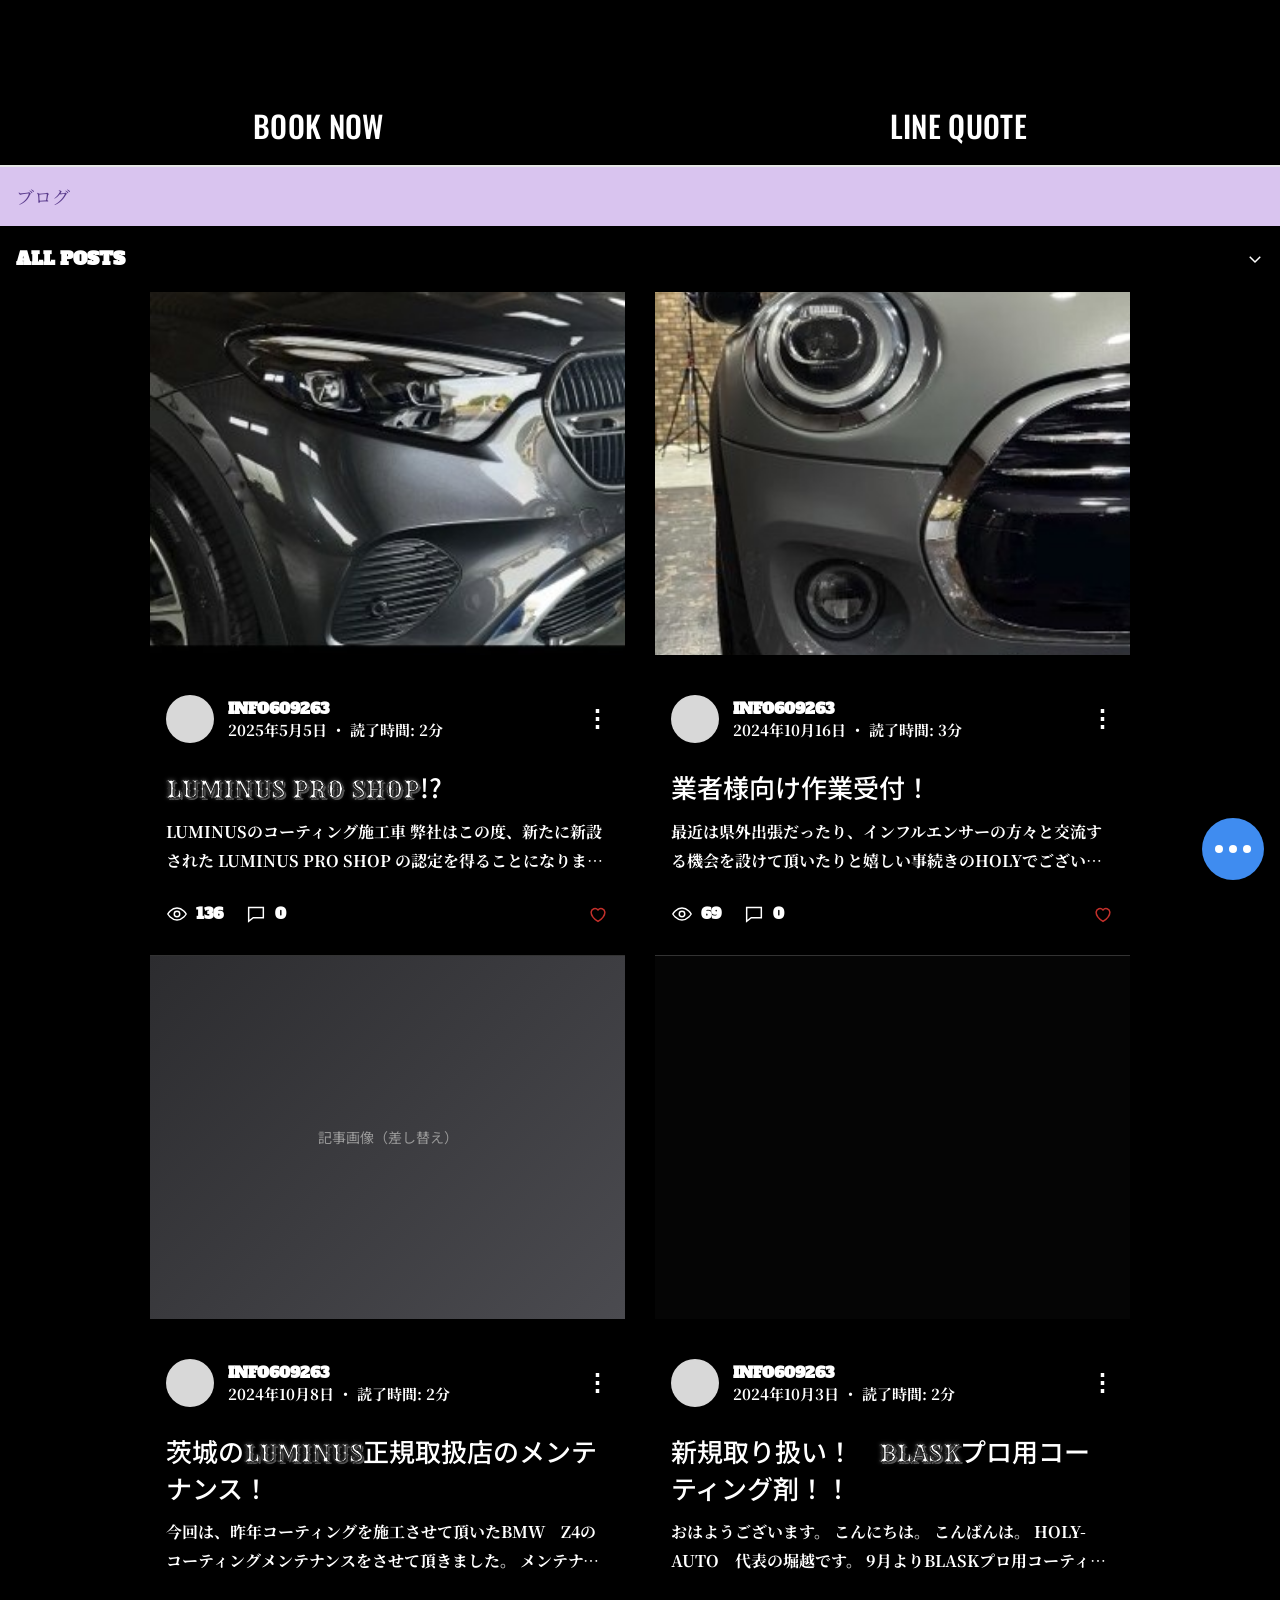
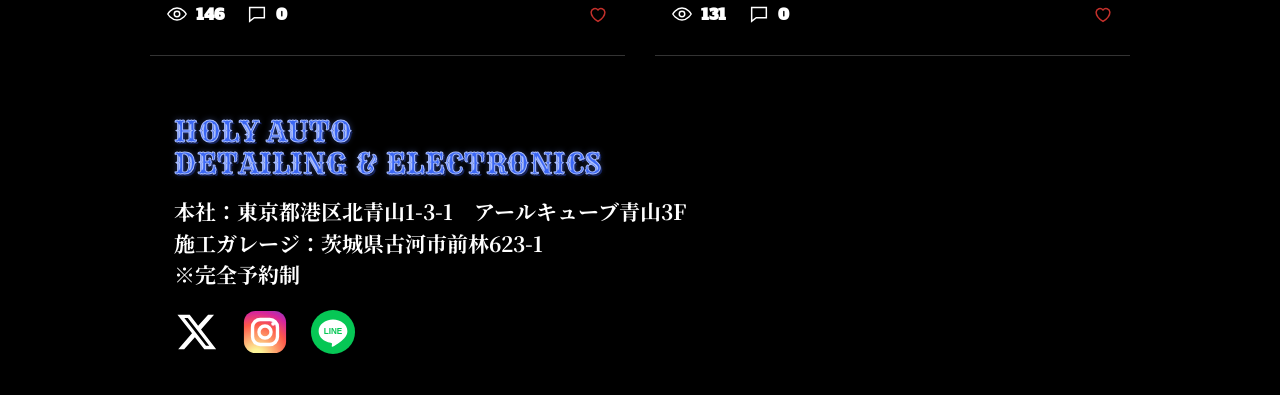
==== blog.html @ a0be0c39 "WixサイトをHTML/CSSで再現（ホーム・コーティング・電装・取扱ブランド・ブログ） スクリーンショットをもとに5ページを静的サイトとして再現。 外部リンクは assets/js/main.js " ====
<!doctype html>
<html lang="ja">
<head>
<meta charset="utf-8">
<meta name="viewport" content="width=device-width, initial-scale=1">
<title>ブログ | HOLY AUTO</title>
<meta name="description" content="HOLY AUTOの施工事例・お知らせブログ。LUMINUS PRO SHOP認定、BLASKプロ用コーティング剤の取扱開始、業者様向け作業受付など。">
<link rel="preconnect" href="https://fonts.googleapis.com">
<link rel="preconnect" href="https://fonts.gstatic.com" crossorigin>
<link href="https://fonts.googleapis.com/css2?family=Alfa+Slab+One&family=EB+Garamond:wght@400;500&family=Noto+Sans+JP:wght@400;500;700&family=Noto+Serif+JP:wght@400;700&family=Oswald:wght@400;500&family=Rye&display=swap" rel="stylesheet">
<link rel="stylesheet" href="assets/css/style.css">
</head>
<body>
<header class="site-header">
  <div class="site-header__top">
    <button class="hamburger" type="button" aria-label="メニューを開く" aria-expanded="false" aria-controls="drawer"><span></span><span></span><span></span></button>
  </div>
  <div class="site-header__cta">
    <a href="#" data-link="book">BOOK NOW</a>
    <a href="#" data-link="line">LINE QUOTE</a>
  </div>
</header>
<nav class="drawer" id="drawer" aria-hidden="true" aria-label="サイトメニュー">
  <button class="drawer__close" type="button" aria-label="メニューを閉じる">&times;</button>
    <a href="index.html">ホーム</a>
    <a href="coating.html">コーティング</a>
    <a href="electronics.html">電装・カスタム</a>
    <a href="brands.html">取扱ブランド</a>
    <a href="blog.html" aria-current="page">ブログ</a>
</nav>
<main>
<div class="blog-bar">ブログ</div>
<div class="blog-filter">All Posts <svg viewBox="0 0 24 24" fill="none" stroke="#fff" stroke-width="2" aria-hidden="true"><path d="m5 9 7 7 7-7"/></svg></div>
<div class="blog-list">
<article class="post">
  <img class="post__img" src="assets/img/blog-luminus.jpg" alt="LUMINUSコーティング施工車">
  <div class="post__body">
    <div class="post__meta"><span class="post__avatar"></span><div>INFO609263<br><span class="date">2025年5月5日 ・ 読了時間: 2分</span></div><span class="post__more" aria-hidden="true">⋮</span></div>
    <h2 class="post__title"><a href="#"><span class="western western--white">LUMINUS PRO SHOP</span>!?</a></h2>
    <p class="post__excerpt">LUMINUSのコーティング施工車 弊社はこの度、新たに新設された LUMINUS PRO SHOP の認定を得ることになりました！…</p>
    <div class="post__stats"><span><svg viewBox="0 0 24 24" fill="none" stroke="currentColor" stroke-width="1.6" aria-hidden="true"><path d="M2 12s3.6-6.5 10-6.5S22 12 22 12s-3.6 6.5-10 6.5S2 12 2 12Z"/><circle cx="12" cy="12" r="3"/></svg>136</span><span><svg viewBox="0 0 24 24" fill="none" stroke="currentColor" stroke-width="1.6" aria-hidden="true"><path d="M4 5h16v11H9l-5 4V5Z"/></svg>0</span><span class="heart"><svg viewBox="0 0 24 24" fill="none" stroke="currentColor" stroke-width="1.6" aria-hidden="true"><path d="M12 20s-7.5-4.6-7.5-10A4.3 4.3 0 0 1 12 7.6 4.3 4.3 0 0 1 19.5 10c0 5.4-7.5 10-7.5 10Z"/></svg></span></div>
  </div>
</article>
<article class="post">
  <img class="post__img" src="assets/img/blog-gyosha.jpg" alt="MINI フロント">
  <div class="post__body">
    <div class="post__meta"><span class="post__avatar"></span><div>INFO609263<br><span class="date">2024年10月16日 ・ 読了時間: 3分</span></div><span class="post__more" aria-hidden="true">⋮</span></div>
    <h2 class="post__title"><a href="#">業者様向け作業受付！</a></h2>
    <p class="post__excerpt">最近は県外出張だったり、インフルエンサーの方々と交流する機会を設けて頂いたりと嬉しい事続きのHOLYでございます！ 当店で…</p>
    <div class="post__stats"><span><svg viewBox="0 0 24 24" fill="none" stroke="currentColor" stroke-width="1.6" aria-hidden="true"><path d="M2 12s3.6-6.5 10-6.5S22 12 22 12s-3.6 6.5-10 6.5S2 12 2 12Z"/><circle cx="12" cy="12" r="3"/></svg>69</span><span><svg viewBox="0 0 24 24" fill="none" stroke="currentColor" stroke-width="1.6" aria-hidden="true"><path d="M4 5h16v11H9l-5 4V5Z"/></svg>0</span><span class="heart"><svg viewBox="0 0 24 24" fill="none" stroke="currentColor" stroke-width="1.6" aria-hidden="true"><path d="M12 20s-7.5-4.6-7.5-10A4.3 4.3 0 0 1 12 7.6 4.3 4.3 0 0 1 19.5 10c0 5.4-7.5 10-7.5 10Z"/></svg></span></div>
  </div>
</article>
<article class="post">
  <div class="post__img post__img--placeholder">記事画像（差し替え）</div>
  <div class="post__body">
    <div class="post__meta"><span class="post__avatar"></span><div>INFO609263<br><span class="date">2024年10月8日 ・ 読了時間: 2分</span></div><span class="post__more" aria-hidden="true">⋮</span></div>
    <h2 class="post__title"><a href="#">茨城の<span class="western western--white">LUMINUS</span>正規取扱店のメンテナンス！</a></h2>
    <p class="post__excerpt">今回は、昨年コーティングを施工させて頂いたBMW　Z4のコーティングメンテナンスをさせて頂きました。 メンテナンス実施前…</p>
    <div class="post__stats"><span><svg viewBox="0 0 24 24" fill="none" stroke="currentColor" stroke-width="1.6" aria-hidden="true"><path d="M2 12s3.6-6.5 10-6.5S22 12 22 12s-3.6 6.5-10 6.5S2 12 2 12Z"/><circle cx="12" cy="12" r="3"/></svg>146</span><span><svg viewBox="0 0 24 24" fill="none" stroke="currentColor" stroke-width="1.6" aria-hidden="true"><path d="M4 5h16v11H9l-5 4V5Z"/></svg>0</span><span class="heart"><svg viewBox="0 0 24 24" fill="none" stroke="currentColor" stroke-width="1.6" aria-hidden="true"><path d="M12 20s-7.5-4.6-7.5-10A4.3 4.3 0 0 1 12 7.6 4.3 4.3 0 0 1 19.5 10c0 5.4-7.5 10-7.5 10Z"/></svg></span></div>
  </div>
</article>
<article class="post">
  <div class="post__img post__img--dark"></div>
  <div class="post__body">
    <div class="post__meta"><span class="post__avatar"></span><div>INFO609263<br><span class="date">2024年10月3日 ・ 読了時間: 2分</span></div><span class="post__more" aria-hidden="true">⋮</span></div>
    <h2 class="post__title"><a href="#">新規取り扱い！　<span class="western western--white">BLASK</span>プロ用コーティング剤！！</a></h2>
    <p class="post__excerpt">おはようございます。 こんにちは。 こんばんは。 HOLY-AUTO　代表の堀越です。 9月よりBLASKプロ用コーティング剤の取り…</p>
    <div class="post__stats"><span><svg viewBox="0 0 24 24" fill="none" stroke="currentColor" stroke-width="1.6" aria-hidden="true"><path d="M2 12s3.6-6.5 10-6.5S22 12 22 12s-3.6 6.5-10 6.5S2 12 2 12Z"/><circle cx="12" cy="12" r="3"/></svg>131</span><span><svg viewBox="0 0 24 24" fill="none" stroke="currentColor" stroke-width="1.6" aria-hidden="true"><path d="M4 5h16v11H9l-5 4V5Z"/></svg>0</span><span class="heart"><svg viewBox="0 0 24 24" fill="none" stroke="currentColor" stroke-width="1.6" aria-hidden="true"><path d="M12 20s-7.5-4.6-7.5-10A4.3 4.3 0 0 1 12 7.6 4.3 4.3 0 0 1 19.5 10c0 5.4-7.5 10-7.5 10Z"/></svg></span></div>
  </div>
</article>
</div>
</main>
<footer class="site-footer">
 <div class="container">
  <p class="western western--sm site-footer__brand">HOLY AUTO<br>DETAILING &amp; ELECTRONICS</p>
  <address>
    本社：東京都港区北青山1-3-1　アールキューブ青山3F<br>
    施工ガレージ：茨城県古河市前林623-1<br>
    ※完全予約制
  </address>
  <div class="sns">
    <a href="#" data-link="x" aria-label="X"><svg viewBox="0 0 24 24" aria-hidden="true"><path fill="#fff" d="M17.8 3h3.1l-6.8 7.7L22 21h-6.2l-4.9-6.3L5.3 21H2.2l7.2-8.3L1.8 3h6.4l4.4 5.8L17.8 3Zm-1.1 16.2h1.7L7.2 4.7H5.4l11.3 14.5Z"/></svg></a>
    <a href="#" data-link="instagram" aria-label="Instagram"><svg viewBox="0 0 48 48" aria-hidden="true"><defs><radialGradient id="ig" cx="30%" cy="107%" r="150%"><stop offset="0" stop-color="#fdf497"/><stop offset=".1" stop-color="#fdf497"/><stop offset=".5" stop-color="#fd5949"/><stop offset=".7" stop-color="#d6249f"/><stop offset="1" stop-color="#285AEB"/></radialGradient></defs><rect x="2" y="2" width="44" height="44" rx="12" fill="url(#ig)"/><rect x="11" y="11" width="26" height="26" rx="8" fill="none" stroke="#fff" stroke-width="3.5"/><circle cx="24" cy="24" r="6.3" fill="none" stroke="#fff" stroke-width="3.5"/><circle cx="32.5" cy="15.5" r="2" fill="#fff"/></svg></a>
    <a href="#" data-link="line" aria-label="LINE"><svg viewBox="0 0 48 48" aria-hidden="true"><circle cx="24" cy="24" r="23" fill="#06C755"/><path fill="#fff" d="M24 11c-8.3 0-15 5.4-15 12.1 0 6 5.3 11 12.5 12 .5.1 1.1.3 1.3.7.2.4.1.9.1 1.3l-.2 1.3c-.1.4-.3 1.5 1.3.8s8.6-5.1 11.8-8.7c2.2-2.4 3.2-4.8 3.2-7.4C39 16.4 32.3 11 24 11Z"/><text x="24" y="26.5" text-anchor="middle" font-family="Arial, sans-serif" font-weight="700" font-size="8.5" fill="#06C755">LINE</text></svg></a>
  </div>
 </div>
</footer>
<a class="fab" href="#" data-link="line" aria-label="LINEで問い合わせ"><span><i></i><i></i><i></i></span></a>
<script src="assets/js/main.js"></script>
</body>
</html>
---- assets/css/style.css ----
/* =========================================================
   HOLY AUTO — Wix サイト再現用スタイル
   ========================================================= */
:root {
  --black: #000;
  --ink: #1a1a1a;
  --white: #fff;
  --blue: #3b67f5;
  --blue-light: #a9bdff;
  --blue-deep: #16245e;
  --lavender: #dcd2f2;
  --lavender-bar: #d9c4ef;
  --red: #c4302b;
  --mint: #8fd6b4;
  --font-western: "Rye", "Noto Serif JP", serif;
  --font-slab: "Alfa Slab One", "Noto Serif JP", serif;
  --font-condensed: "Oswald", "Noto Sans JP", sans-serif;
  --font-serif-en: "EB Garamond", "Times New Roman", "Noto Serif JP", serif;
  --font-serif-jp: "Noto Serif JP", serif;
  --font-sans-jp: "Noto Sans JP", sans-serif;
  --max: 980px;
}

*, *::before, *::after { box-sizing: border-box; }
html { -webkit-text-size-adjust: 100%; }
body {
  margin: 0;
  background: var(--black);
  color: var(--white);
  font-family: var(--font-serif-jp);
  font-weight: 700;
  line-height: 1.7;
  overflow-x: hidden;
}
img { max-width: 100%; height: auto; display: block; }
a { color: inherit; }
ul { margin: 0; padding-left: 1.4em; }
h1, h2, h3, h4, p { margin: 0; }

.container { width: 100%; max-width: var(--max); margin: 0 auto; padding: 0 24px; }

/* ---------- 見出し（ウエスタン書体・青＋縁取り） ---------- */
.western {
  font-family: var(--font-western);
  font-weight: 400;
  color: var(--blue);
  letter-spacing: .02em;
  line-height: 1.15;
  -webkit-text-stroke: 1px var(--blue-light);
  text-shadow: 2px 2px 0 var(--blue-deep), 0 0 6px rgba(120, 150, 255, .45);
}
.western--white {
  color: var(--white);
  -webkit-text-stroke: 1px #222;
  text-shadow: 2px 2px 0 #555, 0 0 4px rgba(255, 255, 255, .35);
}
.western--xl { font-size: clamp(30px, 8.5vw, 64px); }
.western--lg { font-size: clamp(28px, 7.5vw, 52px); }
.western--md { font-size: clamp(22px, 6vw, 40px); }
.western--sm { font-size: clamp(18px, 4.8vw, 28px); }
.center { text-align: center; }

/* ---------- ヘッダー ---------- */
.site-header { background: var(--black); border-bottom: 2px solid #e6e6e6; position: relative; z-index: 50; }
.site-header__top { height: 128px; display: flex; align-items: center; padding: 0 30px; }
.hamburger {
  width: 40px; height: 32px; padding: 0; border: 0; background: none; cursor: pointer;
  display: flex; flex-direction: column; justify-content: space-between;
}
.hamburger span { display: block; height: 3px; background: var(--white); border-radius: 2px; }
.site-header__cta { display: flex; justify-content: space-around; padding: 4px 0 14px; }
.site-header__cta a {
  font-family: var(--font-condensed); font-weight: 500; font-size: clamp(20px, 5.4vw, 30px);
  text-decoration: none; letter-spacing: .01em;
}

/* ドロワーメニュー */
.drawer {
  position: fixed; inset: 0; background: rgba(0, 0, 0, .96); z-index: 100;
  display: flex; flex-direction: column; justify-content: center; align-items: center; gap: 28px;
  opacity: 0; visibility: hidden; transition: opacity .25s;
}
.drawer.is-open { opacity: 1; visibility: visible; }
.drawer a { font-family: var(--font-serif-jp); font-size: 22px; text-decoration: none; }
.drawer a[aria-current="page"] { color: var(--blue-light); }
.drawer__close {
  position: absolute; top: 40px; left: 30px; font-size: 40px; line-height: 1;
  background: none; border: 0; color: var(--white); cursor: pointer;
}

/* ---------- ボタン ---------- */
.btn-pill {
  display: inline-block; min-width: 230px; padding: 10px 28px; border-radius: 999px;
  background: var(--lavender); color: var(--blue);
  font-family: var(--font-serif-en); font-size: 20px; font-weight: 500; text-decoration: none; text-align: center;
}
.btn-pill + .btn-pill { margin-top: 10px; }
.btn-line {
  display: inline-block; min-width: 230px; padding: 6px 12px 8px; text-align: center;
  font-family: var(--font-condensed); font-weight: 400; font-size: 24px; text-decoration: none;
  color: var(--blue); border-bottom: 2px solid var(--blue);
}
.btn-line--white { color: var(--white); border-bottom-color: #ddd; }
.btn-line--wide { min-width: 300px; }
.btn-box {
  display: inline-block; padding: 8px 18px; background: var(--lavender-bar); color: #111;
  font-family: var(--font-sans-jp); font-weight: 700; font-size: 15px; text-decoration: none;
}

/* ---------- ホーム：ヒーロー ---------- */
.mesh {
  background-color: #48484b;
  background-image:
    linear-gradient(rgba(0, 0, 0, .38) 1px, transparent 1px),
    linear-gradient(90deg, rgba(0, 0, 0, .38) 1px, transparent 1px);
  background-size: 5px 5px;
}
.hero__logo { padding: 60px 0 0; border-bottom: 2px solid #e6e6e6; }
.hero__logo img { width: min(88%, 560px); margin: 0 auto; }
.hero__copy { padding: 40px 20px 30px; text-align: center; }
.hero__lead { margin: 18px 0 30px; font-size: clamp(20px, 5.4vw, 30px); line-height: 1.45; }

/* ---------- ホーム：サービス紹介 ---------- */
.section { padding: 48px 0; }
.section--ink { background: var(--ink); }
.section--black { background: var(--black); }
.section p { font-size: 17px; }
.service + .service { margin-top: 56px; }
.service p { margin: 14px 0 18px; }
.service__list { color: var(--blue); font-family: var(--font-slab); font-weight: 400; font-size: 15px; line-height: 1.6; }
.service__list li::marker { color: var(--blue); }
.service__list small { font-family: var(--font-serif-jp); font-size: 1em; font-weight: 700; }
.service .btn-line { display: block; margin: 30px auto 0; width: 300px; max-width: 100%; color: var(--white); border-bottom-color: #ddd; }

.what-we-do { background: var(--black); padding: 24px 0 26px; }
.what-we-do .western { text-align: center; }
.what-we-do p { font-family: Arial, Helvetica, sans-serif; font-weight: 400; font-size: 13px; margin-top: 8px; padding-left: 26px; }

/* ---------- パッケージ（ホーム） ---------- */
.packages__intro { font-family: var(--font-serif-en); font-weight: 400; font-size: 20px; line-height: 1.4; margin-top: 16px; }
.plan-box { border: 2px solid var(--blue); background: var(--ink); margin-top: 26px; padding: 30px 26px 40px; }
.plan + .plan { margin-top: 56px; }
.plan__name { font-family: var(--font-serif-en); font-weight: 400; font-size: 34px; color: var(--blue); text-align: center; line-height: 1.2; }
.plan__name--pro { color: var(--red); }
.plan ul { margin: 18px 0 22px; font-family: var(--font-slab); font-weight: 400; font-size: 15px; line-height: 1.55; text-transform: uppercase; }
.plan ul .jp { font-family: var(--font-serif-jp); font-weight: 700; text-transform: none; }
.plan .btn-line { display: block; width: 230px; margin: 0 auto; }

/* ---------- 実績ギャラリー ---------- */
.works__sub { font-family: var(--font-serif-en); font-weight: 400; font-size: 20px; line-height: 1.35; margin: 14px 0 26px; }
.gallery { display: grid; gap: 6px; }
.gallery__item {
  aspect-ratio: 4 / 3; background: linear-gradient(135deg, #2b2b2e, #444449);
  display: grid; place-items: center; color: #9a9aa0;
  font-family: var(--font-sans-jp); font-weight: 400; font-size: 14px; border: 1px solid #333;
}
.gallery__item--tall { aspect-ratio: 3 / 4; }
.works .btn-line { display: block; width: 230px; margin: 32px auto 0; }

/* ---------- レビュー ---------- */
.review-card {
  background: var(--white); color: #555; border-radius: 6px; margin: 26px auto 0; max-width: 420px;
  padding: 24px 20px 20px; text-align: center; text-decoration: none; display: block;
}
.review-card__brand { color: #5fb346; font-family: var(--font-sans-jp); font-weight: 500; font-size: 30px; letter-spacing: .08em; }
.review-card__brand::before { content: "⌘"; margin-right: 8px; }
.review-card__name { font-family: var(--font-serif-jp); font-weight: 400; font-size: 20px; margin: 6px 0; }
.review-card__stars { color: #e3a52a; font-size: 30px; letter-spacing: 2px; line-height: 1; }
.review-card__count { font-family: var(--font-serif-jp); font-weight: 400; font-size: 13px; margin-top: 4px; }

.ready p { font-family: Arial, Helvetica, sans-serif; font-weight: 400; font-size: 14px; margin: 14px 0 26px; }
.ready .btn-line { display: block; width: 230px; margin: 0 auto; }
.ready .btn-line + .btn-line { margin-top: 18px; }

/* ---------- フッター ---------- */
.site-footer { background: var(--black); padding: 60px 0 40px; }
.site-footer__brand { margin-bottom: 16px; }
.site-footer address { font-style: normal; font-size: 21px; line-height: 1.5; }
.sns { display: flex; gap: 22px; align-items: center; margin-top: 18px; }
.sns a { display: grid; place-items: center; width: 46px; height: 46px; }
.sns svg { width: 100%; height: 100%; }

/* チャット風フローティングボタン */
.fab {
  position: fixed; right: 16px; bottom: 20px; width: 62px; height: 62px; border-radius: 50%;
  background: #3f8cf0; display: grid; place-items: center; z-index: 60;
  box-shadow: 0 4px 14px rgba(0, 0, 0, .4); text-decoration: none;
}
.fab span { display: flex; gap: 6px; }
.fab i { width: 8px; height: 8px; border-radius: 50%; background: var(--white); }

/* ---------- コーティングページ ---------- */
.coat-hero {
  background:
    radial-gradient(ellipse at 70% 20%, rgba(120, 130, 150, .35), transparent 60%),
    linear-gradient(160deg, #23252b 0%, #121316 35%, #2a2b30 55%, #4a463c 85%, #2c2a24 100%);
  padding: 30px 0 60px;
}
.coat-hero h1 { color: var(--blue); font-size: clamp(26px, 7vw, 40px); line-height: 1.35; }
.coat-hero__body { padding: 16px 16px 0; font-size: 20px; line-height: 1.6; }
.coat-hero__body p + p { margin-top: 1.4em; }
.coat-hero__note { margin-top: 1.2em; font-size: 20px; line-height: 1.6; }
.brand-circles { display: grid; gap: 50px; margin-top: 50px; text-align: center; }
.brand-circle__img { width: 200px; height: 200px; border-radius: 50%; background: #000; margin: 0 auto 18px; }
.brand-circle h3 { font-family: "Times New Roman", var(--font-serif-en); font-weight: 400; font-size: 24px; letter-spacing: .03em; }
.brand-circle p { font-weight: 400; font-size: 15px; margin-top: 4px; }

.band {
  background: linear-gradient(90deg, #222634 0%, #6b7491 50%, #2a2e3b 100%);
  padding: 36px 16px 40px; text-align: center;
}
.band .btn-line { margin-top: 24px; }

.problems h2 { color: var(--blue); font-size: clamp(24px, 6.4vw, 36px); line-height: 1.35; }
.problems ul { margin-top: 16px; padding-left: 3.4em; font-size: 20px; font-weight: 400; line-height: 1.7; }
.process { margin-top: 50px; }
.process__en { font-family: Arial, Helvetica, sans-serif; font-weight: 700; font-size: 14px; margin: 16px 0 10px; padding-left: 1.2em; }
.process__jp { font-family: var(--font-sans-jp); font-weight: 700; font-size: 14px; padding-left: 1.2em; }
.process h4 { font-family: var(--font-sans-jp); font-weight: 400; font-size: 13px; margin: 20px 0 10px 1.6em; }
.process ul { font-family: var(--font-sans-jp); font-size: 13px; padding-left: 3em; }

.photo-placeholder {
  aspect-ratio: 4 / 3; background: linear-gradient(160deg, #cfd2d4, #8f9396 60%, #2a2a2a 61%, #111 100%);
  display: grid; place-items: center; color: #333; font-family: var(--font-sans-jp); font-weight: 400; font-size: 14px;
}

.plan-strip { padding: 0; }
.plan-strip--light { background: #dfe5ea; }
.plan-strip--dark { background: var(--black); }
.plan-strip--white { background: var(--white); }
.plan-card {
  max-width: 290px; margin: 0 auto; padding: 22px 22px 18px;
  font-family: "Times New Roman", var(--font-serif-en); font-weight: 400;
}
.plan-card--grey { background: #7c8186; }
.plan-card--black { background: var(--black); }
.plan-card--silver { background: #8d8d8d; }
.plan-card h3 { font-size: 24px; font-weight: 400; letter-spacing: .03em; }
.plan-card ul { margin: 26px 0 30px; font-family: var(--font-slab); font-size: 15px; line-height: 1.5; text-transform: uppercase; }
.plan-card ul .jp { font-family: var(--font-serif-jp); font-weight: 400; text-transform: none; }
.plan-card__price { font-size: 15px; }
.plan-card .btn-line { display: block; width: 100%; min-width: 0; margin-top: 12px; color: var(--white); border-bottom-color: #ddd; font-size: 22px; }

.worry { padding: 50px 0; font-size: 20px; line-height: 1.6; }
.worry p + p { margin-top: 1.4em; }
.worry a { text-decoration: underline; text-underline-offset: 4px; }

.post-cards { display: grid; gap: 16px; padding: 30px 0; background: var(--ink); }
.post-card { display: block; text-decoration: none; background: var(--black); max-width: 440px; margin: 0 auto; width: calc(100% - 48px); }
.post-card img { width: 100%; aspect-ratio: 4 / 3; object-fit: cover; }
.post-card h3 { padding: 26px 20px 40px; font-family: var(--font-sans-jp); font-weight: 500; font-size: 18px; }
.post-card .western { font-size: 20px; }

/* ---------- 電装ページ ---------- */
.elec-head { background: var(--ink); padding: 26px 0 24px; }
.elec-head .western { text-align: left; }
.cat-band {
  position: relative; display: grid; place-items: center; height: 150px; overflow: hidden;
  text-decoration: none; text-align: center; margin-top: 90px;
}
.cat-band:first-of-type { margin-top: 0; }
.cat-band img { position: absolute; inset: 0; width: 100%; height: 100%; object-fit: cover; filter: brightness(.75); }
.cat-band span { position: relative; font-family: var(--font-serif-en); font-weight: 500; font-size: 28px; line-height: 1.2; text-shadow: 0 1px 4px #000; }
.cat-band strong { display: block; font-family: var(--font-serif-jp); font-size: 30px; }
.cat-bands { background: var(--ink); padding-bottom: 30px; }

.shutter {
  background-color: #4b4a3c;
  background-image: repeating-linear-gradient(180deg, rgba(255, 255, 255, .08) 0 3px, rgba(0, 0, 0, .25) 3px 20px);
  padding: 30px 0 40px;
}
.shutter h1 { color: var(--blue); font-size: clamp(24px, 6.4vw, 36px); line-height: 1.35; }
.shutter__body { padding: 16px 16px 0; font-size: 22px; line-height: 1.55; font-weight: 400; }
.shutter__body p + p { margin-top: 1.4em; }
.elec-photos img { width: 100%; }

.notice { padding: 40px 0 60px; font-size: 22px; line-height: 1.55; font-weight: 400; }
.notice p + p { margin-top: 1.4em; }
.notice a { text-decoration: underline; text-underline-offset: 4px; }
.notice .btn-line { display: block; width: 230px; margin: 30px auto 0; color: var(--white); border-bottom-color: #ddd; font-size: 20px; }

.faq { padding: 50px 0 40px; }
.faq h2 { font-family: "Times New Roman", var(--font-serif-en); font-weight: 400; font-size: 28px; text-align: center; margin-bottom: 30px; }
.faq dl { margin: 0; }
.faq dt { font-size: 25px; line-height: 1.4; margin-top: 30px; }
.faq dt b, .faq dd b { font-size: 1.3em; }
.faq dd { margin: 8px 0 0; font-size: 15px; line-height: 1.6; }

/* ---------- 取扱ブランドページ ---------- */
.img-strip { height: 120px; background: linear-gradient(100deg, #111 0%, #5a5a5a 25%, #1b1b1b 45%, #8a8a8a 60%, #0d0d0d 100%); }
.img-strip--thin { height: 36px; }
.img-strip--red { background: linear-gradient(100deg, #2a0a0a, #b62a2a 30%, #e9d6d6 45%, #8f1d1d 60%, #2a0a0a); }
.img-strip--blue { background: linear-gradient(100deg, #1a1630, #4b4d8a 30%, #d7d6e8 50%, #3b3060 70%, #120f22); }
.brands-intro { padding: 30px 0 40px; }
.brands-intro h1 { font-family: var(--font-sans-jp); font-weight: 400; color: var(--mint); font-size: 34px; }
.brands-intro p { font-family: var(--font-sans-jp); font-weight: 400; font-size: 17px; margin: 14px 0 22px; }
.section-heading {
  background: linear-gradient(90deg, #111 0%, #3b3b52 50%, #6b6aa0 100%);
  padding: 22px 8px; font-family: var(--font-sans-jp); font-weight: 400; font-size: 30px; line-height: 1.3;
}
.section-heading--boxed { background: linear-gradient(180deg, #4d4d4d, #9a9a9a); padding: 30px 16px; text-align: center; }
.section-heading--boxed span { background: rgba(120, 120, 120, .85); padding: 0 6px; box-decoration-break: clone; -webkit-box-decoration-break: clone; }
.brand-block { padding: 48px 20px 52px; text-align: center; }
.brand-block .western { margin-bottom: 18px; }
.brand-block p { font-size: 15px; line-height: 1.75; }
.custom-block { padding: 40px 20px 46px; text-align: center; }
.custom-block h3 { font-family: var(--font-sans-jp); font-weight: 400; font-size: 24px; margin-bottom: 20px; }
.custom-block p { font-size: 15px; line-height: 1.75; }

/* ---------- ブログ ---------- */
.blog-bar { background: var(--lavender-bar); color: #5a3b8c; font-family: var(--font-serif-jp); font-weight: 400; font-size: 18px; padding: 14px 16px; }
.blog-filter { display: flex; justify-content: space-between; align-items: center; padding: 18px 16px; font-family: var(--font-slab); font-size: 18px; text-transform: uppercase; }
.blog-filter svg { width: 18px; height: 18px; }
.post { border-bottom: 1px solid #333; }
.post__img { width: 100%; aspect-ratio: 289 / 221; object-fit: cover; }
.post__img--placeholder { display: grid; place-items: center; background: linear-gradient(135deg, #2c2c2f, #4b4b50); color: #999; font-family: var(--font-sans-jp); font-weight: 400; font-size: 14px; }
.post__img--dark { background: #050505; }
.post__body { padding: 40px 16px 28px; }
.post__meta { display: flex; align-items: center; gap: 14px; font-family: var(--font-slab); font-size: 15px; line-height: 1.4; }
.post__avatar { width: 48px; height: 48px; border-radius: 50%; background: #d8d8d8; flex: none; }
.post__meta .date { font-family: var(--font-serif-jp); font-weight: 700; font-size: 15px; }
.post__more { margin-left: auto; font-size: 24px; line-height: 1; }
.post__title { margin: 26px 0 12px; font-family: var(--font-sans-jp); font-weight: 500; font-size: 26px; line-height: 1.4; }
.post__title a { text-decoration: none; }
.post__title .western { font-size: .9em; }
.post__excerpt { font-size: 16px; line-height: 1.8; display: -webkit-box; -webkit-line-clamp: 2; -webkit-box-orient: vertical; overflow: hidden; }
.post__stats { display: flex; align-items: center; gap: 22px; margin-top: 26px; font-family: var(--font-slab); font-size: 15px; }
.post__stats span { display: inline-flex; align-items: center; gap: 8px; }
.post__stats svg { width: 22px; height: 22px; }
.post__stats .heart { margin-left: auto; color: var(--red); }

/* ---------- PC表示 ---------- */
@media (min-width: 900px) {
  .site-header__top { height: 96px; }
  .gallery { grid-template-columns: repeat(3, 1fr); }
  .gallery__item--tall { aspect-ratio: 4 / 3; }
  .brand-circles { grid-template-columns: repeat(4, 1fr); }
  .plan-box { display: grid; grid-template-columns: repeat(3, 1fr); gap: 30px; }
  .plan + .plan { margin-top: 0; }
  .post-cards { grid-template-columns: repeat(2, 1fr); padding: 40px calc((100% - var(--max)) / 2 + 24px); }
  .post-card { width: 100%; }
  .cat-band { height: 240px; }
  .elec-photos { display: grid; grid-template-columns: 1fr 1fr; }
  .elec-photos img { height: 100%; object-fit: cover; }
  .blog-list { display: grid; grid-template-columns: repeat(2, 1fr); gap: 0 30px; max-width: var(--max); margin: 0 auto; }
}
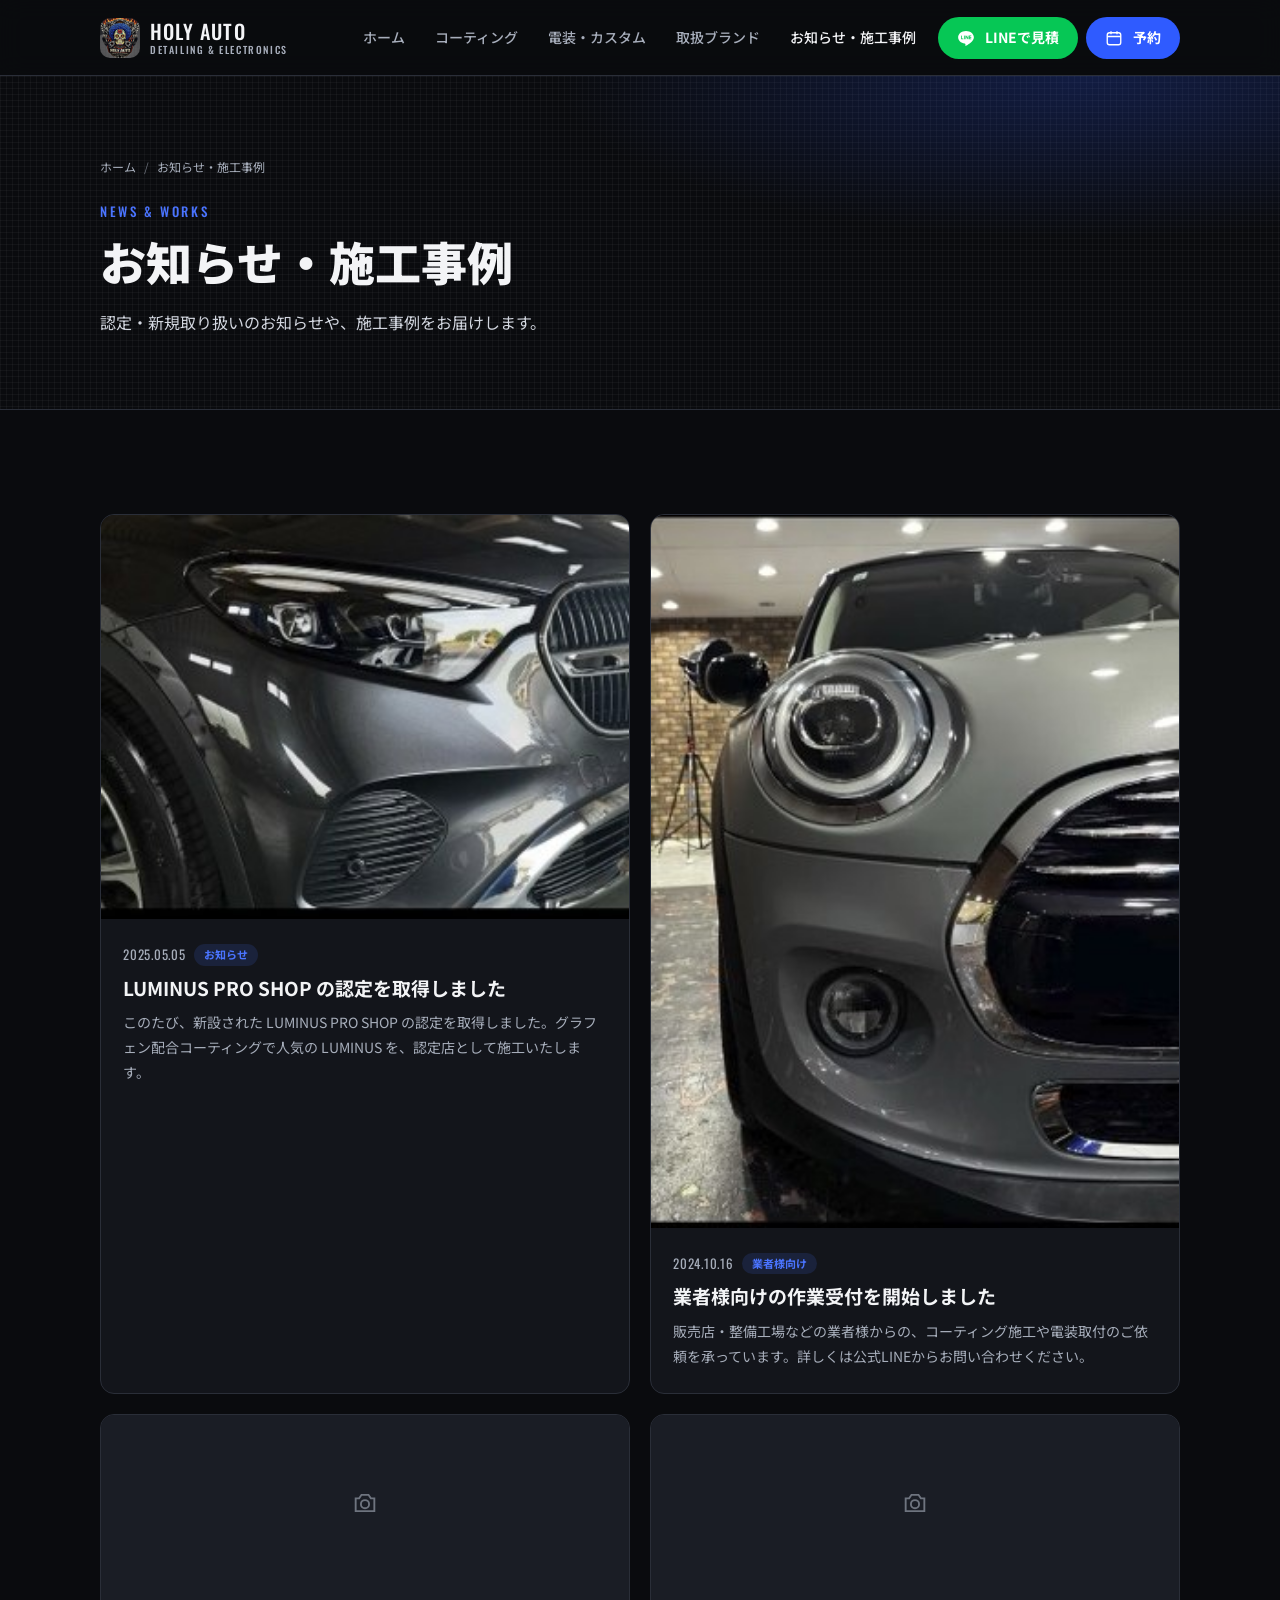
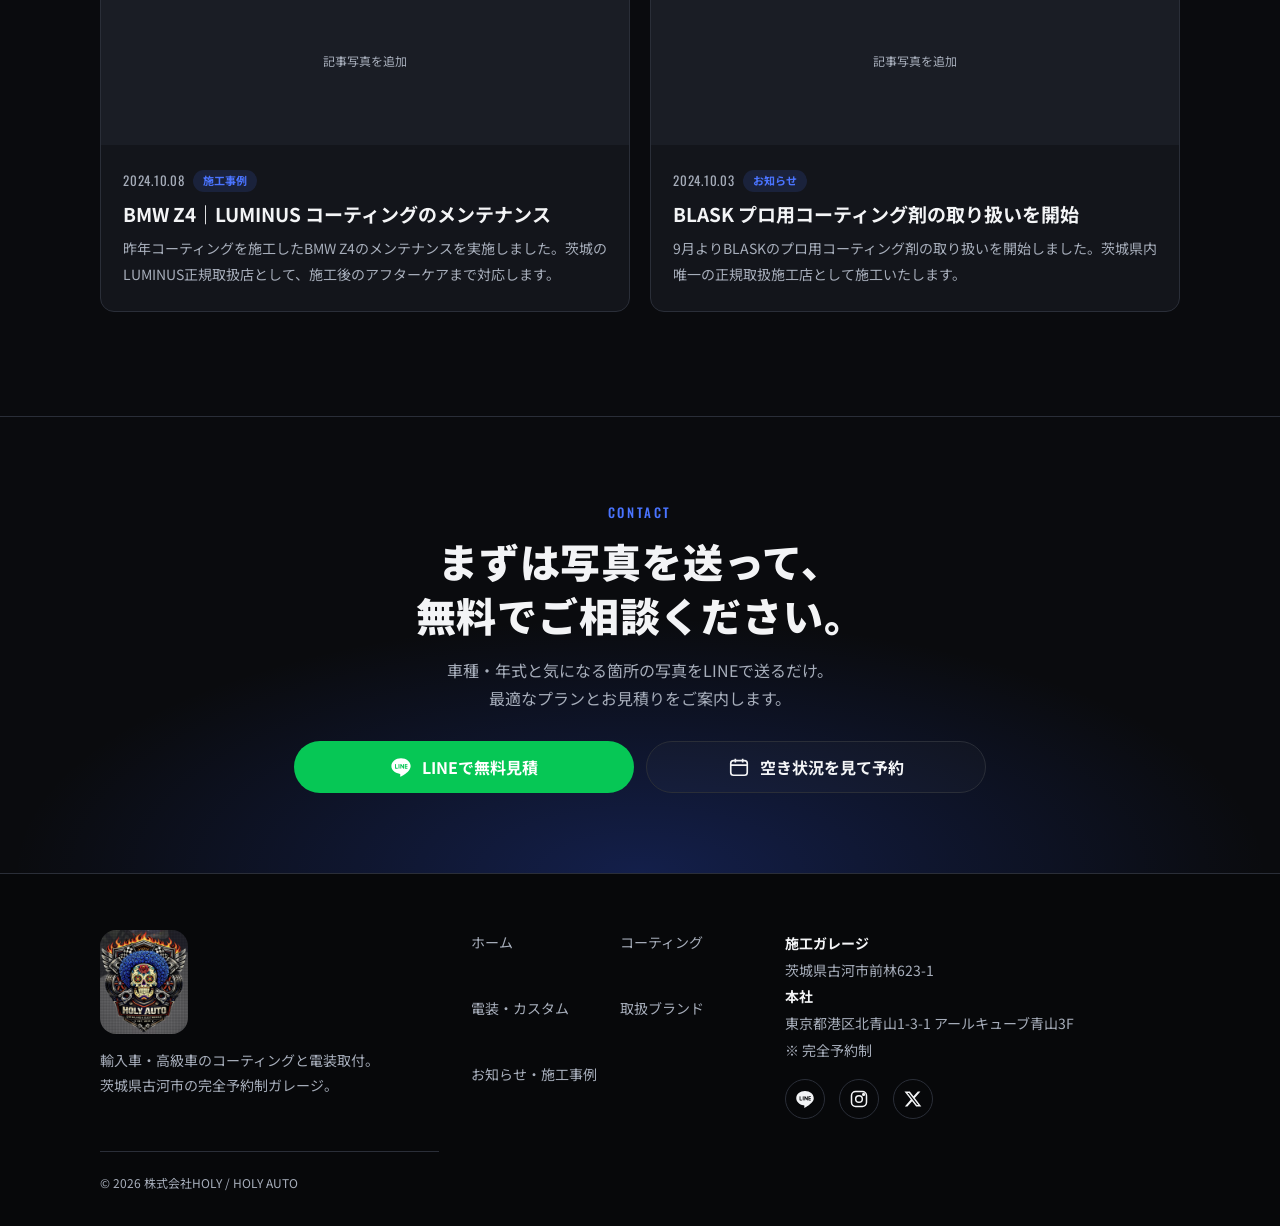
==== commit b77f7e65: "HOLY AUTO の新サイトとしてデザインと導線を刷新 - 黒×ブルーのブランドを継承したプレミアムなダークデザインに刷新 - LINE見積・予約の固定CTA（スマホ）とヘッダーCTA（PC）を追加" ====
--- a/blog.html
+++ b/blog.html
@@ -2,90 +2,140 @@
 <html lang="ja">
 <head>
 <meta charset="utf-8">
-<meta name="viewport" content="width=device-width, initial-scale=1">
-<title>ブログ | HOLY AUTO</title>
-<meta name="description" content="HOLY AUTOの施工事例・お知らせブログ。LUMINUS PRO SHOP認定、BLASKプロ用コーティング剤の取扱開始、業者様向け作業受付など。">
+<meta name="viewport" content="width=device-width, initial-scale=1, viewport-fit=cover">
+<title>お知らせ・施工事例｜HOLY AUTO</title>
+<meta name="description" content="HOLY AUTOのお知らせと施工事例。LUMINUS PRO SHOP認定、BLASKプロ用コーティング剤の取り扱い開始、BMW Z4のコーティングメンテナンスなど。">
+<meta name="theme-color" content="#0a0b0e">
+<meta property="og:type" content="website">
+<meta property="og:site_name" content="HOLY AUTO">
+<meta property="og:title" content="お知らせ・施工事例｜HOLY AUTO">
+<meta property="og:description" content="HOLY AUTOのお知らせと施工事例。LUMINUS PRO SHOP認定、BLASKプロ用コーティング剤の取り扱い開始、BMW Z4のコーティングメンテナンスなど。">
+<meta property="og:image" content="assets/img/logo.jpg">
+<link rel="icon" href="assets/img/logo.jpg">
 <link rel="preconnect" href="https://fonts.googleapis.com">
 <link rel="preconnect" href="https://fonts.gstatic.com" crossorigin>
-<link href="https://fonts.googleapis.com/css2?family=Alfa+Slab+One&family=EB+Garamond:wght@400;500&family=Noto+Sans+JP:wght@400;500;700&family=Noto+Serif+JP:wght@400;700&family=Oswald:wght@400;500&family=Rye&display=swap" rel="stylesheet">
+<link href="https://fonts.googleapis.com/css2?family=Noto+Sans+JP:wght@400;500;700;900&family=Oswald:wght@400;500&display=swap" rel="stylesheet">
 <link rel="stylesheet" href="assets/css/style.css">
 </head>
 <body>
 <header class="site-header">
-  <div class="site-header__top">
-    <button class="hamburger" type="button" aria-label="メニューを開く" aria-expanded="false" aria-controls="drawer"><span></span><span></span><span></span></button>
-  </div>
-  <div class="site-header__cta">
-    <a href="#" data-link="book">BOOK NOW</a>
-    <a href="#" data-link="line">LINE QUOTE</a>
+  <div class="container">
+    <a class="brand" href="index.html" aria-label="HOLY AUTO トップへ">
+      <img src="assets/img/logo.jpg" alt="" width="40" height="40">
+      <span class="brand__name">HOLY AUTO<small>DETAILING &amp; ELECTRONICS</small></span>
+    </a>
+    <nav class="global-nav" aria-label="メインメニュー">
+      <a href="index.html">ホーム</a>
+      <a href="coating.html">コーティング</a>
+      <a href="electronics.html">電装・カスタム</a>
+      <a href="brands.html">取扱ブランド</a>
+      <a href="blog.html" aria-current="page">お知らせ・施工事例</a>
+    </nav>
+    <div class="header-cta">
+      <a class="btn btn--line" href="#" data-link="line"><svg viewBox="0 0 24 24" aria-hidden="true"><path fill="currentColor" d="M12 2.5C6.2 2.5 1.5 6.3 1.5 11c0 4.2 3.7 7.7 8.8 8.4.3.1.8.2.9.5.1.3.1.7 0 1l-.1.9c0 .3-.2 1 .9.6 1.1-.5 6-3.6 8.2-6.1 1.5-1.7 2.3-3.4 2.3-5.3 0-4.7-4.7-8.5-10.5-8.5Zm-3.9 11.3H6a.5.5 0 0 1-.5-.5V9.1a.5.5 0 0 1 1 0v3.7h1.6a.5.5 0 0 1 0 1Zm2.2-.5a.5.5 0 0 1-1 0V9.1a.5.5 0 0 1 1 0v4.2Zm5 0a.5.5 0 0 1-.9.3l-2.1-2.9v2.6a.5.5 0 0 1-1 0V9.1a.5.5 0 0 1 .9-.3l2.1 2.9V9.1a.5.5 0 0 1 1 0v4.2Zm3.4-2.6a.5.5 0 0 1 0 1h-1.6v1.1h1.6a.5.5 0 0 1 0 1h-2.1a.5.5 0 0 1-.5-.5V9.1c0-.3.2-.5.5-.5h2.1a.5.5 0 0 1 0 1h-1.6v1.1h1.6Z"/></svg>LINEで見積</a>
+      <a class="btn btn--primary" href="#" data-link="book"><svg viewBox="0 0 24 24" fill="none" stroke="currentColor" stroke-width="1.8" aria-hidden="true"><rect x="3" y="5" width="18" height="16" rx="3"/><path d="M3 10h18M8 3v4M16 3v4"/></svg>予約</a>
+    </div>
+    <button class="menu-btn" type="button" aria-label="メニューを開く" aria-expanded="false" aria-controls="drawer"><svg viewBox="0 0 24 24" fill="none" stroke="currentColor" stroke-width="2" aria-hidden="true"><path d="M4 7h16M4 12h16M4 17h16"/></svg></button>
   </div>
 </header>
-<nav class="drawer" id="drawer" aria-hidden="true" aria-label="サイトメニュー">
-  <button class="drawer__close" type="button" aria-label="メニューを閉じる">&times;</button>
-    <a href="index.html">ホーム</a>
-    <a href="coating.html">コーティング</a>
-    <a href="electronics.html">電装・カスタム</a>
-    <a href="brands.html">取扱ブランド</a>
-    <a href="blog.html" aria-current="page">ブログ</a>
-</nav>
+<div class="drawer" id="drawer" aria-hidden="true">
+  <div class="drawer__top"><button class="menu-btn drawer__close" type="button" aria-label="メニューを閉じる"><svg viewBox="0 0 24 24" fill="none" stroke="currentColor" stroke-width="2" aria-hidden="true"><path d="M6 6l12 12M18 6 6 18"/></svg></button></div>
+  <nav aria-label="メニュー">
+    <a href="index.html">ホーム<span>HOME</span></a>
+    <a href="coating.html">コーティング<span>COATING</span></a>
+    <a href="electronics.html">電装・カスタム<span>ELECTRONICS</span></a>
+    <a href="brands.html">取扱ブランド<span>BRANDS</span></a>
+    <a href="blog.html" aria-current="page">お知らせ・施工事例<span>NEWS</span></a>
+  </nav>
+  <a class="btn btn--line" href="#" data-link="line"><svg viewBox="0 0 24 24" aria-hidden="true"><path fill="currentColor" d="M12 2.5C6.2 2.5 1.5 6.3 1.5 11c0 4.2 3.7 7.7 8.8 8.4.3.1.8.2.9.5.1.3.1.7 0 1l-.1.9c0 .3-.2 1 .9.6 1.1-.5 6-3.6 8.2-6.1 1.5-1.7 2.3-3.4 2.3-5.3 0-4.7-4.7-8.5-10.5-8.5Zm-3.9 11.3H6a.5.5 0 0 1-.5-.5V9.1a.5.5 0 0 1 1 0v3.7h1.6a.5.5 0 0 1 0 1Zm2.2-.5a.5.5 0 0 1-1 0V9.1a.5.5 0 0 1 1 0v4.2Zm5 0a.5.5 0 0 1-.9.3l-2.1-2.9v2.6a.5.5 0 0 1-1 0V9.1a.5.5 0 0 1 .9-.3l2.1 2.9V9.1a.5.5 0 0 1 1 0v4.2Zm3.4-2.6a.5.5 0 0 1 0 1h-1.6v1.1h1.6a.5.5 0 0 1 0 1h-2.1a.5.5 0 0 1-.5-.5V9.1c0-.3.2-.5.5-.5h2.1a.5.5 0 0 1 0 1h-1.6v1.1h1.6Z"/></svg>LINEで無料見積</a>
+  <a class="btn btn--ghost" href="#" data-link="book"><svg viewBox="0 0 24 24" fill="none" stroke="currentColor" stroke-width="1.8" aria-hidden="true"><rect x="3" y="5" width="18" height="16" rx="3"/><path d="M3 10h18M8 3v4M16 3v4"/></svg>空き状況を見て予約</a>
+</div>
 <main>
-<div class="blog-bar">ブログ</div>
-<div class="blog-filter">All Posts <svg viewBox="0 0 24 24" fill="none" stroke="#fff" stroke-width="2" aria-hidden="true"><path d="m5 9 7 7 7-7"/></svg></div>
-<div class="blog-list">
-<article class="post">
-  <img class="post__img" src="assets/img/blog-luminus.jpg" alt="LUMINUSコーティング施工車">
-  <div class="post__body">
-    <div class="post__meta"><span class="post__avatar"></span><div>INFO609263<br><span class="date">2025年5月5日 ・ 読了時間: 2分</span></div><span class="post__more" aria-hidden="true">⋮</span></div>
-    <h2 class="post__title"><a href="#"><span class="western western--white">LUMINUS PRO SHOP</span>!?</a></h2>
-    <p class="post__excerpt">LUMINUSのコーティング施工車 弊社はこの度、新たに新設された LUMINUS PRO SHOP の認定を得ることになりました！…</p>
-    <div class="post__stats"><span><svg viewBox="0 0 24 24" fill="none" stroke="currentColor" stroke-width="1.6" aria-hidden="true"><path d="M2 12s3.6-6.5 10-6.5S22 12 22 12s-3.6 6.5-10 6.5S2 12 2 12Z"/><circle cx="12" cy="12" r="3"/></svg>136</span><span><svg viewBox="0 0 24 24" fill="none" stroke="currentColor" stroke-width="1.6" aria-hidden="true"><path d="M4 5h16v11H9l-5 4V5Z"/></svg>0</span><span class="heart"><svg viewBox="0 0 24 24" fill="none" stroke="currentColor" stroke-width="1.6" aria-hidden="true"><path d="M12 20s-7.5-4.6-7.5-10A4.3 4.3 0 0 1 12 7.6 4.3 4.3 0 0 1 19.5 10c0 5.4-7.5 10-7.5 10Z"/></svg></span></div>
+<section class="page-hero mesh">
+  <div class="container">
+    <ol class="breadcrumb"><li><a href="index.html">ホーム</a></li><li>お知らせ・施工事例</li></ol>
+    <span class="eyebrow">News &amp; Works</span>
+    <h1>お知らせ・施工事例</h1>
+    <p>認定・新規取り扱いのお知らせや、施工事例をお届けします。</p>
   </div>
-</article>
-<article class="post">
-  <img class="post__img" src="assets/img/blog-gyosha.jpg" alt="MINI フロント">
-  <div class="post__body">
-    <div class="post__meta"><span class="post__avatar"></span><div>INFO609263<br><span class="date">2024年10月16日 ・ 読了時間: 3分</span></div><span class="post__more" aria-hidden="true">⋮</span></div>
-    <h2 class="post__title"><a href="#">業者様向け作業受付！</a></h2>
-    <p class="post__excerpt">最近は県外出張だったり、インフルエンサーの方々と交流する機会を設けて頂いたりと嬉しい事続きのHOLYでございます！ 当店で…</p>
-    <div class="post__stats"><span><svg viewBox="0 0 24 24" fill="none" stroke="currentColor" stroke-width="1.6" aria-hidden="true"><path d="M2 12s3.6-6.5 10-6.5S22 12 22 12s-3.6 6.5-10 6.5S2 12 2 12Z"/><circle cx="12" cy="12" r="3"/></svg>69</span><span><svg viewBox="0 0 24 24" fill="none" stroke="currentColor" stroke-width="1.6" aria-hidden="true"><path d="M4 5h16v11H9l-5 4V5Z"/></svg>0</span><span class="heart"><svg viewBox="0 0 24 24" fill="none" stroke="currentColor" stroke-width="1.6" aria-hidden="true"><path d="M12 20s-7.5-4.6-7.5-10A4.3 4.3 0 0 1 12 7.6 4.3 4.3 0 0 1 19.5 10c0 5.4-7.5 10-7.5 10Z"/></svg></span></div>
+</section>
+
+<section class="section">
+  <div class="container">
+    <div class="post-list">
+      <article class="post-card">
+        <div class="post-card__img"><img src="assets/img/blog-luminus.jpg" alt="LUMINUSコーティング施工車（メルセデス・ベンツ）" loading="lazy"></div>
+        <div class="post-card__body">
+          <time datetime="2025-05-05">2025.05.05</time><span class="tag">お知らせ</span>
+          <h2>LUMINUS PRO SHOP の認定を取得しました</h2>
+          <p>このたび、新設された LUMINUS PRO SHOP の認定を取得しました。グラフェン配合コーティングで人気の LUMINUS を、認定店として施工いたします。</p>
+        </div>
+      </article><article class="post-card">
+        <div class="post-card__img"><img src="assets/img/blog-gyosha.jpg" alt="MINI フロント" loading="lazy"></div>
+        <div class="post-card__body">
+          <time datetime="2024-10-16">2024.10.16</time><span class="tag">業者様向け</span>
+          <h2>業者様向けの作業受付を開始しました</h2>
+          <p>販売店・整備工場などの業者様からの、コーティング施工や電装取付のご依頼を承っています。詳しくは公式LINEからお問い合わせください。</p>
+        </div>
+      </article><article class="post-card">
+        <div class="post-card__img"><div class="work--placeholder" style="height:100%"><svg viewBox="0 0 24 24" fill="none" stroke="currentColor" stroke-width="1.6" aria-hidden="true"><path d="M4 8h3l2-3h6l2 3h3v11H4z"/><circle cx="12" cy="13" r="3.5"/></svg><span>記事写真を追加</span></div></div>
+        <div class="post-card__body">
+          <time datetime="2024-10-08">2024.10.08</time><span class="tag">施工事例</span>
+          <h2>BMW Z4｜LUMINUS コーティングのメンテナンス</h2>
+          <p>昨年コーティングを施工したBMW Z4のメンテナンスを実施しました。茨城のLUMINUS正規取扱店として、施工後のアフターケアまで対応します。</p>
+        </div>
+      </article><article class="post-card">
+        <div class="post-card__img"><div class="work--placeholder" style="height:100%"><svg viewBox="0 0 24 24" fill="none" stroke="currentColor" stroke-width="1.6" aria-hidden="true"><path d="M4 8h3l2-3h6l2 3h3v11H4z"/><circle cx="12" cy="13" r="3.5"/></svg><span>記事写真を追加</span></div></div>
+        <div class="post-card__body">
+          <time datetime="2024-10-03">2024.10.03</time><span class="tag">お知らせ</span>
+          <h2>BLASK プロ用コーティング剤の取り扱いを開始</h2>
+          <p>9月よりBLASKのプロ用コーティング剤の取り扱いを開始しました。茨城県内唯一の正規取扱施工店として施工いたします。</p>
+        </div>
+      </article>
+    </div>
   </div>
-</article>
-<article class="post">
-  <div class="post__img post__img--placeholder">記事画像（差し替え）</div>
-  <div class="post__body">
-    <div class="post__meta"><span class="post__avatar"></span><div>INFO609263<br><span class="date">2024年10月8日 ・ 読了時間: 2分</span></div><span class="post__more" aria-hidden="true">⋮</span></div>
-    <h2 class="post__title"><a href="#">茨城の<span class="western western--white">LUMINUS</span>正規取扱店のメンテナンス！</a></h2>
-    <p class="post__excerpt">今回は、昨年コーティングを施工させて頂いたBMW　Z4のコーティングメンテナンスをさせて頂きました。 メンテナンス実施前…</p>
-    <div class="post__stats"><span><svg viewBox="0 0 24 24" fill="none" stroke="currentColor" stroke-width="1.6" aria-hidden="true"><path d="M2 12s3.6-6.5 10-6.5S22 12 22 12s-3.6 6.5-10 6.5S2 12 2 12Z"/><circle cx="12" cy="12" r="3"/></svg>146</span><span><svg viewBox="0 0 24 24" fill="none" stroke="currentColor" stroke-width="1.6" aria-hidden="true"><path d="M4 5h16v11H9l-5 4V5Z"/></svg>0</span><span class="heart"><svg viewBox="0 0 24 24" fill="none" stroke="currentColor" stroke-width="1.6" aria-hidden="true"><path d="M12 20s-7.5-4.6-7.5-10A4.3 4.3 0 0 1 12 7.6 4.3 4.3 0 0 1 19.5 10c0 5.4-7.5 10-7.5 10Z"/></svg></span></div>
+</section>
+<section class="cta-final">
+  <div class="container">
+    <span class="eyebrow">CONTACT</span>
+    <h2 class="section-title">まずは写真を送って、<br>無料でご相談ください。</h2>
+    <p class="section-lead" style="margin-left:auto;margin-right:auto">車種・年式と気になる箇所の写真をLINEで送るだけ。<br>最適なプランとお見積りをご案内します。</p>
+    <div class="btn-row"><a class="btn btn--line" href="#" data-link="line"><svg viewBox="0 0 24 24" aria-hidden="true"><path fill="currentColor" d="M12 2.5C6.2 2.5 1.5 6.3 1.5 11c0 4.2 3.7 7.7 8.8 8.4.3.1.8.2.9.5.1.3.1.7 0 1l-.1.9c0 .3-.2 1 .9.6 1.1-.5 6-3.6 8.2-6.1 1.5-1.7 2.3-3.4 2.3-5.3 0-4.7-4.7-8.5-10.5-8.5Zm-3.9 11.3H6a.5.5 0 0 1-.5-.5V9.1a.5.5 0 0 1 1 0v3.7h1.6a.5.5 0 0 1 0 1Zm2.2-.5a.5.5 0 0 1-1 0V9.1a.5.5 0 0 1 1 0v4.2Zm5 0a.5.5 0 0 1-.9.3l-2.1-2.9v2.6a.5.5 0 0 1-1 0V9.1a.5.5 0 0 1 .9-.3l2.1 2.9V9.1a.5.5 0 0 1 1 0v4.2Zm3.4-2.6a.5.5 0 0 1 0 1h-1.6v1.1h1.6a.5.5 0 0 1 0 1h-2.1a.5.5 0 0 1-.5-.5V9.1c0-.3.2-.5.5-.5h2.1a.5.5 0 0 1 0 1h-1.6v1.1h1.6Z"/></svg>LINEで無料見積</a><a class="btn btn--ghost" href="#" data-link="book"><svg viewBox="0 0 24 24" fill="none" stroke="currentColor" stroke-width="1.8" aria-hidden="true"><rect x="3" y="5" width="18" height="16" rx="3"/><path d="M3 10h18M8 3v4M16 3v4"/></svg>空き状況を見て予約</a></div>
   </div>
-</article>
-<article class="post">
-  <div class="post__img post__img--dark"></div>
-  <div class="post__body">
-    <div class="post__meta"><span class="post__avatar"></span><div>INFO609263<br><span class="date">2024年10月3日 ・ 読了時間: 2分</span></div><span class="post__more" aria-hidden="true">⋮</span></div>
-    <h2 class="post__title"><a href="#">新規取り扱い！　<span class="western western--white">BLASK</span>プロ用コーティング剤！！</a></h2>
-    <p class="post__excerpt">おはようございます。 こんにちは。 こんばんは。 HOLY-AUTO　代表の堀越です。 9月よりBLASKプロ用コーティング剤の取り…</p>
-    <div class="post__stats"><span><svg viewBox="0 0 24 24" fill="none" stroke="currentColor" stroke-width="1.6" aria-hidden="true"><path d="M2 12s3.6-6.5 10-6.5S22 12 22 12s-3.6 6.5-10 6.5S2 12 2 12Z"/><circle cx="12" cy="12" r="3"/></svg>131</span><span><svg viewBox="0 0 24 24" fill="none" stroke="currentColor" stroke-width="1.6" aria-hidden="true"><path d="M4 5h16v11H9l-5 4V5Z"/></svg>0</span><span class="heart"><svg viewBox="0 0 24 24" fill="none" stroke="currentColor" stroke-width="1.6" aria-hidden="true"><path d="M12 20s-7.5-4.6-7.5-10A4.3 4.3 0 0 1 12 7.6 4.3 4.3 0 0 1 19.5 10c0 5.4-7.5 10-7.5 10Z"/></svg></span></div>
-  </div>
-</article>
-</div>
+</section>
 </main>
 <footer class="site-footer">
- <div class="container">
-  <p class="western western--sm site-footer__brand">HOLY AUTO<br>DETAILING &amp; ELECTRONICS</p>
-  <address>
-    本社：東京都港区北青山1-3-1　アールキューブ青山3F<br>
-    施工ガレージ：茨城県古河市前林623-1<br>
-    ※完全予約制
-  </address>
-  <div class="sns">
-    <a href="#" data-link="x" aria-label="X"><svg viewBox="0 0 24 24" aria-hidden="true"><path fill="#fff" d="M17.8 3h3.1l-6.8 7.7L22 21h-6.2l-4.9-6.3L5.3 21H2.2l7.2-8.3L1.8 3h6.4l4.4 5.8L17.8 3Zm-1.1 16.2h1.7L7.2 4.7H5.4l11.3 14.5Z"/></svg></a>
-    <a href="#" data-link="instagram" aria-label="Instagram"><svg viewBox="0 0 48 48" aria-hidden="true"><defs><radialGradient id="ig" cx="30%" cy="107%" r="150%"><stop offset="0" stop-color="#fdf497"/><stop offset=".1" stop-color="#fdf497"/><stop offset=".5" stop-color="#fd5949"/><stop offset=".7" stop-color="#d6249f"/><stop offset="1" stop-color="#285AEB"/></radialGradient></defs><rect x="2" y="2" width="44" height="44" rx="12" fill="url(#ig)"/><rect x="11" y="11" width="26" height="26" rx="8" fill="none" stroke="#fff" stroke-width="3.5"/><circle cx="24" cy="24" r="6.3" fill="none" stroke="#fff" stroke-width="3.5"/><circle cx="32.5" cy="15.5" r="2" fill="#fff"/></svg></a>
-    <a href="#" data-link="line" aria-label="LINE"><svg viewBox="0 0 48 48" aria-hidden="true"><circle cx="24" cy="24" r="23" fill="#06C755"/><path fill="#fff" d="M24 11c-8.3 0-15 5.4-15 12.1 0 6 5.3 11 12.5 12 .5.1 1.1.3 1.3.7.2.4.1.9.1 1.3l-.2 1.3c-.1.4-.3 1.5 1.3.8s8.6-5.1 11.8-8.7c2.2-2.4 3.2-4.8 3.2-7.4C39 16.4 32.3 11 24 11Z"/><text x="24" y="26.5" text-anchor="middle" font-family="Arial, sans-serif" font-weight="700" font-size="8.5" fill="#06C755">LINE</text></svg></a>
+  <div class="container">
+    <div class="footer-brand">
+      <img src="assets/img/logo.jpg" alt="HOLY AUTO DETAILING &amp; ELECTRONICS EST. 2015" width="88" height="104" loading="lazy">
+      <p>輸入車・高級車のコーティングと電装取付。<br>茨城県古河市の完全予約制ガレージ。</p>
+    </div>
+    <nav class="footer-nav" aria-label="フッターメニュー">
+      <a href="index.html">ホーム</a>
+      <a href="coating.html">コーティング</a>
+      <a href="electronics.html">電装・カスタム</a>
+      <a href="brands.html">取扱ブランド</a>
+      <a href="blog.html">お知らせ・施工事例</a>
+    </nav>
+    <div class="footer-info">
+      <address>
+        <strong>施工ガレージ</strong><br>茨城県古河市前林623-1<br>
+        <strong>本社</strong><br>東京都港区北青山1-3-1 アールキューブ青山3F<br>
+        ※ 完全予約制
+      </address>
+      <div class="sns">
+        <a href="#" data-link="line" aria-label="公式LINE"><svg viewBox="0 0 24 24" aria-hidden="true"><path fill="currentColor" d="M12 2.5C6.2 2.5 1.5 6.3 1.5 11c0 4.2 3.7 7.7 8.8 8.4.3.1.8.2.9.5.1.3.1.7 0 1l-.1.9c0 .3-.2 1 .9.6 1.1-.5 6-3.6 8.2-6.1 1.5-1.7 2.3-3.4 2.3-5.3 0-4.7-4.7-8.5-10.5-8.5Zm-3.9 11.3H6a.5.5 0 0 1-.5-.5V9.1a.5.5 0 0 1 1 0v3.7h1.6a.5.5 0 0 1 0 1Zm2.2-.5a.5.5 0 0 1-1 0V9.1a.5.5 0 0 1 1 0v4.2Zm5 0a.5.5 0 0 1-.9.3l-2.1-2.9v2.6a.5.5 0 0 1-1 0V9.1a.5.5 0 0 1 .9-.3l2.1 2.9V9.1a.5.5 0 0 1 1 0v4.2Zm3.4-2.6a.5.5 0 0 1 0 1h-1.6v1.1h1.6a.5.5 0 0 1 0 1h-2.1a.5.5 0 0 1-.5-.5V9.1c0-.3.2-.5.5-.5h2.1a.5.5 0 0 1 0 1h-1.6v1.1h1.6Z"/></svg></a>
+        <a href="#" data-link="instagram" aria-label="Instagram"><svg viewBox="0 0 24 24" fill="none" stroke="currentColor" stroke-width="1.8" aria-hidden="true"><rect x="3" y="3" width="18" height="18" rx="5"/><circle cx="12" cy="12" r="4"/><circle cx="17.5" cy="6.5" r="1" fill="currentColor"/></svg></a>
+        <a href="#" data-link="x" aria-label="X"><svg viewBox="0 0 24 24" aria-hidden="true"><path fill="currentColor" d="M17.8 3h3.1l-6.8 7.7L22 21h-6.2l-4.9-6.3L5.3 21H2.2l7.2-8.3L1.8 3h6.4l4.4 5.8L17.8 3Zm-1.1 16.2h1.7L7.2 4.7H5.4l11.3 14.5Z"/></svg></a>
+      </div>
+    </div>
+    <p class="copyright">&copy; <span id="year">2026</span> 株式会社HOLY / HOLY AUTO</p>
   </div>
- </div>
 </footer>
-<a class="fab" href="#" data-link="line" aria-label="LINEで問い合わせ"><span><i></i><i></i><i></i></span></a>
+<div class="sticky-cta">
+  <a class="btn btn--line" href="#" data-link="line"><svg viewBox="0 0 24 24" aria-hidden="true"><path fill="currentColor" d="M12 2.5C6.2 2.5 1.5 6.3 1.5 11c0 4.2 3.7 7.7 8.8 8.4.3.1.8.2.9.5.1.3.1.7 0 1l-.1.9c0 .3-.2 1 .9.6 1.1-.5 6-3.6 8.2-6.1 1.5-1.7 2.3-3.4 2.3-5.3 0-4.7-4.7-8.5-10.5-8.5Zm-3.9 11.3H6a.5.5 0 0 1-.5-.5V9.1a.5.5 0 0 1 1 0v3.7h1.6a.5.5 0 0 1 0 1Zm2.2-.5a.5.5 0 0 1-1 0V9.1a.5.5 0 0 1 1 0v4.2Zm5 0a.5.5 0 0 1-.9.3l-2.1-2.9v2.6a.5.5 0 0 1-1 0V9.1a.5.5 0 0 1 .9-.3l2.1 2.9V9.1a.5.5 0 0 1 1 0v4.2Zm3.4-2.6a.5.5 0 0 1 0 1h-1.6v1.1h1.6a.5.5 0 0 1 0 1h-2.1a.5.5 0 0 1-.5-.5V9.1c0-.3.2-.5.5-.5h2.1a.5.5 0 0 1 0 1h-1.6v1.1h1.6Z"/></svg>LINEで無料見積</a>
+  <a class="btn btn--primary" href="#" data-link="book"><svg viewBox="0 0 24 24" fill="none" stroke="currentColor" stroke-width="1.8" aria-hidden="true"><rect x="3" y="5" width="18" height="16" rx="3"/><path d="M3 10h18M8 3v4M16 3v4"/></svg>予約する</a>
+</div>
 <script src="assets/js/main.js"></script>
 </body>
 </html>
--- a/assets/css/style.css
+++ b/assets/css/style.css
@@ -1,346 +1,422 @@
 /* =========================================================
-   HOLY AUTO — Wix サイト再現用スタイル
+   HOLY AUTO — Detailing & Electronics
    ========================================================= */
 :root {
-  --black: #000;
-  --ink: #1a1a1a;
-  --white: #fff;
-  --blue: #3b67f5;
-  --blue-light: #a9bdff;
-  --blue-deep: #16245e;
-  --lavender: #dcd2f2;
-  --lavender-bar: #d9c4ef;
-  --red: #c4302b;
-  --mint: #8fd6b4;
-  --font-western: "Rye", "Noto Serif JP", serif;
-  --font-slab: "Alfa Slab One", "Noto Serif JP", serif;
-  --font-condensed: "Oswald", "Noto Sans JP", sans-serif;
-  --font-serif-en: "EB Garamond", "Times New Roman", "Noto Serif JP", serif;
-  --font-serif-jp: "Noto Serif JP", serif;
-  --font-sans-jp: "Noto Sans JP", sans-serif;
-  --max: 980px;
+  --bg: #0a0b0e;
+  --surface: #13151b;
+  --surface-2: #1a1d25;
+  --line: #2a2e38;
+  --text: #f3f4f6;
+  --muted: #a7aebb;
+  --blue: #4a74ff;
+  --blue-strong: #2f5bff;
+  --blue-soft: rgba(74, 116, 255, .14);
+  --gold: #f0a93b;
+  --line-green: #06c755;
+  --radius: 14px;
+  --max: 1120px;
+  --font-en: "Oswald", "Noto Sans JP", sans-serif;
+  --font-jp: "Noto Sans JP", system-ui, sans-serif;
+  --header-h: 64px;
 }
 
 *, *::before, *::after { box-sizing: border-box; }
-html { -webkit-text-size-adjust: 100%; }
+html { -webkit-text-size-adjust: 100%; scroll-behavior: smooth; scroll-padding-top: calc(var(--header-h) + 12px); }
 body {
   margin: 0;
-  background: var(--black);
-  color: var(--white);
-  font-family: var(--font-serif-jp);
-  font-weight: 700;
-  line-height: 1.7;
+  background: var(--bg);
+  color: var(--text);
+  font-family: var(--font-jp);
+  font-size: 16px;
+  line-height: 1.8;
   overflow-x: hidden;
+  padding-bottom: 72px; /* モバイル固定CTA分 */
 }
 img { max-width: 100%; height: auto; display: block; }
 a { color: inherit; }
-ul { margin: 0; padding-left: 1.4em; }
-h1, h2, h3, h4, p { margin: 0; }
-
-.container { width: 100%; max-width: var(--max); margin: 0 auto; padding: 0 24px; }
-
-/* ---------- 見出し（ウエスタン書体・青＋縁取り） ---------- */
-.western {
-  font-family: var(--font-western);
-  font-weight: 400;
-  color: var(--blue);
-  letter-spacing: .02em;
-  line-height: 1.15;
-  -webkit-text-stroke: 1px var(--blue-light);
-  text-shadow: 2px 2px 0 var(--blue-deep), 0 0 6px rgba(120, 150, 255, .45);
-}
-.western--white {
-  color: var(--white);
-  -webkit-text-stroke: 1px #222;
-  text-shadow: 2px 2px 0 #555, 0 0 4px rgba(255, 255, 255, .35);
-}
-.western--xl { font-size: clamp(30px, 8.5vw, 64px); }
-.western--lg { font-size: clamp(28px, 7.5vw, 52px); }
-.western--md { font-size: clamp(22px, 6vw, 40px); }
-.western--sm { font-size: clamp(18px, 4.8vw, 28px); }
-.center { text-align: center; }
+h1, h2, h3, h4, p, ul, ol, dl, dd, figure { margin: 0; }
+ul, ol { padding: 0; list-style: none; }
+:focus-visible { outline: 2px solid var(--blue); outline-offset: 3px; }
+
+.container { width: 100%; max-width: var(--max); margin: 0 auto; padding: 0 20px; }
+.visually-hidden { position: absolute; width: 1px; height: 1px; overflow: hidden; clip: rect(0 0 0 0); white-space: nowrap; }
+
+/* 網目テクスチャ（旧サイトから継承） */
+.mesh {
+  background-image:
+    linear-gradient(rgba(255, 255, 255, .035) 1px, transparent 1px),
+    linear-gradient(90deg, rgba(255, 255, 255, .035) 1px, transparent 1px);
+  background-size: 6px 6px;
+}
+
+/* ---------- タイポグラフィ ---------- */
+.eyebrow {
+  display: inline-block; font-family: var(--font-en); font-weight: 500; font-size: 13px;
+  letter-spacing: .2em; text-transform: uppercase; color: var(--blue);
+}
+.section-title { font-size: clamp(26px, 6.4vw, 40px); font-weight: 900; line-height: 1.35; letter-spacing: .02em; margin-top: 8px; }
+.section-lead { color: var(--muted); margin-top: 14px; max-width: 44em; }
+.section-head { margin-bottom: 36px; }
+.section-head--center { text-align: center; }
+.section-head--center .section-lead { margin-left: auto; margin-right: auto; }
+.text-muted { color: var(--muted); }
+.todo { color: var(--gold); }
+
+/* ---------- ボタン ---------- */
+.btn {
+  display: inline-flex; align-items: center; justify-content: center; gap: 10px;
+  min-height: 52px; padding: 12px 26px; border-radius: 999px; border: 1px solid transparent;
+  font-weight: 700; font-size: 16px; line-height: 1.3; text-decoration: none; text-align: center;
+  transition: transform .15s, background-color .15s, border-color .15s;
+}
+.btn:hover { transform: translateY(-1px); }
+.btn svg { width: 22px; height: 22px; flex: none; }
+.btn--line { background: var(--line-green); color: #fff; }
+.btn--line:hover { background: #05b04c; }
+.btn--primary { background: var(--blue-strong); color: #fff; }
+.btn--primary:hover { background: var(--blue); }
+.btn--ghost { border-color: var(--line); color: var(--text); background: rgba(255, 255, 255, .02); }
+.btn--ghost:hover { border-color: var(--blue); }
+.btn-row { display: flex; flex-wrap: wrap; gap: 12px; }
+.text-link {
+  display: inline-flex; align-items: center; gap: 6px; color: var(--blue); font-weight: 700;
+  text-decoration: none; border-bottom: 1px solid transparent;
+}
+.text-link:hover { border-bottom-color: var(--blue); }
+.text-link::after { content: "→"; }
 
 /* ---------- ヘッダー ---------- */
-.site-header { background: var(--black); border-bottom: 2px solid #e6e6e6; position: relative; z-index: 50; }
-.site-header__top { height: 128px; display: flex; align-items: center; padding: 0 30px; }
-.hamburger {
-  width: 40px; height: 32px; padding: 0; border: 0; background: none; cursor: pointer;
-  display: flex; flex-direction: column; justify-content: space-between;
-}
-.hamburger span { display: block; height: 3px; background: var(--white); border-radius: 2px; }
-.site-header__cta { display: flex; justify-content: space-around; padding: 4px 0 14px; }
-.site-header__cta a {
-  font-family: var(--font-condensed); font-weight: 500; font-size: clamp(20px, 5.4vw, 30px);
-  text-decoration: none; letter-spacing: .01em;
-}
-
-/* ドロワーメニュー */
+.site-header {
+  position: sticky; top: 0; z-index: 50; height: var(--header-h);
+  background: rgba(10, 11, 14, .82); backdrop-filter: blur(12px); -webkit-backdrop-filter: blur(12px);
+  border-bottom: 1px solid var(--line);
+}
+.site-header .container { height: 100%; display: flex; align-items: center; gap: 20px; }
+.brand { display: flex; align-items: center; gap: 10px; text-decoration: none; margin-right: auto; }
+.brand img { width: 40px; height: 40px; border-radius: 10px; object-fit: cover; }
+.brand__name { font-family: var(--font-en); font-weight: 500; font-size: 20px; letter-spacing: .06em; line-height: 1; }
+.brand__name small { display: block; font-size: 10px; letter-spacing: .16em; color: var(--muted); margin-top: 4px; }
+.global-nav { display: none; }
+.global-nav a { text-decoration: none; font-size: 14px; font-weight: 500; color: var(--muted); padding: 6px 2px; }
+.global-nav a:hover, .global-nav a[aria-current="page"] { color: var(--text); }
+.header-cta { display: none; }
+.menu-btn {
+  width: 44px; height: 44px; display: grid; place-items: center; border: 1px solid var(--line);
+  border-radius: 12px; background: none; color: var(--text); cursor: pointer;
+}
+.menu-btn svg { width: 22px; height: 22px; }
+
 .drawer {
-  position: fixed; inset: 0; background: rgba(0, 0, 0, .96); z-index: 100;
-  display: flex; flex-direction: column; justify-content: center; align-items: center; gap: 28px;
-  opacity: 0; visibility: hidden; transition: opacity .25s;
+  position: fixed; inset: 0; z-index: 100; background: var(--bg);
+  padding: 24px 24px 40px; display: flex; flex-direction: column;
+  opacity: 0; visibility: hidden; transition: opacity .2s;
 }
 .drawer.is-open { opacity: 1; visibility: visible; }
-.drawer a { font-family: var(--font-serif-jp); font-size: 22px; text-decoration: none; }
-.drawer a[aria-current="page"] { color: var(--blue-light); }
-.drawer__close {
-  position: absolute; top: 40px; left: 30px; font-size: 40px; line-height: 1;
-  background: none; border: 0; color: var(--white); cursor: pointer;
-}
-
-/* ---------- ボタン ---------- */
-.btn-pill {
-  display: inline-block; min-width: 230px; padding: 10px 28px; border-radius: 999px;
-  background: var(--lavender); color: var(--blue);
-  font-family: var(--font-serif-en); font-size: 20px; font-weight: 500; text-decoration: none; text-align: center;
-}
-.btn-pill + .btn-pill { margin-top: 10px; }
-.btn-line {
-  display: inline-block; min-width: 230px; padding: 6px 12px 8px; text-align: center;
-  font-family: var(--font-condensed); font-weight: 400; font-size: 24px; text-decoration: none;
-  color: var(--blue); border-bottom: 2px solid var(--blue);
-}
-.btn-line--white { color: var(--white); border-bottom-color: #ddd; }
-.btn-line--wide { min-width: 300px; }
-.btn-box {
-  display: inline-block; padding: 8px 18px; background: var(--lavender-bar); color: #111;
-  font-family: var(--font-sans-jp); font-weight: 700; font-size: 15px; text-decoration: none;
-}
-
-/* ---------- ホーム：ヒーロー ---------- */
-.mesh {
-  background-color: #48484b;
-  background-image:
-    linear-gradient(rgba(0, 0, 0, .38) 1px, transparent 1px),
-    linear-gradient(90deg, rgba(0, 0, 0, .38) 1px, transparent 1px);
-  background-size: 5px 5px;
-}
-.hero__logo { padding: 60px 0 0; border-bottom: 2px solid #e6e6e6; }
-.hero__logo img { width: min(88%, 560px); margin: 0 auto; }
-.hero__copy { padding: 40px 20px 30px; text-align: center; }
-.hero__lead { margin: 18px 0 30px; font-size: clamp(20px, 5.4vw, 30px); line-height: 1.45; }
-
-/* ---------- ホーム：サービス紹介 ---------- */
-.section { padding: 48px 0; }
-.section--ink { background: var(--ink); }
-.section--black { background: var(--black); }
-.section p { font-size: 17px; }
-.service + .service { margin-top: 56px; }
-.service p { margin: 14px 0 18px; }
-.service__list { color: var(--blue); font-family: var(--font-slab); font-weight: 400; font-size: 15px; line-height: 1.6; }
-.service__list li::marker { color: var(--blue); }
-.service__list small { font-family: var(--font-serif-jp); font-size: 1em; font-weight: 700; }
-.service .btn-line { display: block; margin: 30px auto 0; width: 300px; max-width: 100%; color: var(--white); border-bottom-color: #ddd; }
-
-.what-we-do { background: var(--black); padding: 24px 0 26px; }
-.what-we-do .western { text-align: center; }
-.what-we-do p { font-family: Arial, Helvetica, sans-serif; font-weight: 400; font-size: 13px; margin-top: 8px; padding-left: 26px; }
-
-/* ---------- パッケージ（ホーム） ---------- */
-.packages__intro { font-family: var(--font-serif-en); font-weight: 400; font-size: 20px; line-height: 1.4; margin-top: 16px; }
-.plan-box { border: 2px solid var(--blue); background: var(--ink); margin-top: 26px; padding: 30px 26px 40px; }
-.plan + .plan { margin-top: 56px; }
-.plan__name { font-family: var(--font-serif-en); font-weight: 400; font-size: 34px; color: var(--blue); text-align: center; line-height: 1.2; }
-.plan__name--pro { color: var(--red); }
-.plan ul { margin: 18px 0 22px; font-family: var(--font-slab); font-weight: 400; font-size: 15px; line-height: 1.55; text-transform: uppercase; }
-.plan ul .jp { font-family: var(--font-serif-jp); font-weight: 700; text-transform: none; }
-.plan .btn-line { display: block; width: 230px; margin: 0 auto; }
-
-/* ---------- 実績ギャラリー ---------- */
-.works__sub { font-family: var(--font-serif-en); font-weight: 400; font-size: 20px; line-height: 1.35; margin: 14px 0 26px; }
-.gallery { display: grid; gap: 6px; }
-.gallery__item {
-  aspect-ratio: 4 / 3; background: linear-gradient(135deg, #2b2b2e, #444449);
-  display: grid; place-items: center; color: #9a9aa0;
-  font-family: var(--font-sans-jp); font-weight: 400; font-size: 14px; border: 1px solid #333;
-}
-.gallery__item--tall { aspect-ratio: 3 / 4; }
-.works .btn-line { display: block; width: 230px; margin: 32px auto 0; }
-
-/* ---------- レビュー ---------- */
-.review-card {
-  background: var(--white); color: #555; border-radius: 6px; margin: 26px auto 0; max-width: 420px;
-  padding: 24px 20px 20px; text-align: center; text-decoration: none; display: block;
-}
-.review-card__brand { color: #5fb346; font-family: var(--font-sans-jp); font-weight: 500; font-size: 30px; letter-spacing: .08em; }
-.review-card__brand::before { content: "⌘"; margin-right: 8px; }
-.review-card__name { font-family: var(--font-serif-jp); font-weight: 400; font-size: 20px; margin: 6px 0; }
-.review-card__stars { color: #e3a52a; font-size: 30px; letter-spacing: 2px; line-height: 1; }
-.review-card__count { font-family: var(--font-serif-jp); font-weight: 400; font-size: 13px; margin-top: 4px; }
-
-.ready p { font-family: Arial, Helvetica, sans-serif; font-weight: 400; font-size: 14px; margin: 14px 0 26px; }
-.ready .btn-line { display: block; width: 230px; margin: 0 auto; }
-.ready .btn-line + .btn-line { margin-top: 18px; }
+.drawer__top { display: flex; justify-content: flex-end; }
+.drawer nav { display: flex; flex-direction: column; margin: 24px 0 32px; }
+.drawer nav a {
+  text-decoration: none; font-size: 20px; font-weight: 700; padding: 16px 4px; border-bottom: 1px solid var(--line);
+  display: flex; justify-content: space-between;
+}
+.drawer nav a span { font-family: var(--font-en); font-weight: 400; font-size: 13px; color: var(--muted); letter-spacing: .14em; }
+.drawer .btn { width: 100%; }
+.drawer .btn + .btn { margin-top: 12px; }
+
+/* モバイル固定CTA */
+.sticky-cta {
+  position: fixed; left: 0; right: 0; bottom: 0; z-index: 40; display: grid; grid-template-columns: 1fr 1fr; gap: 8px;
+  padding: 8px 12px calc(8px + env(safe-area-inset-bottom)); background: rgba(10, 11, 14, .94);
+  border-top: 1px solid var(--line); backdrop-filter: blur(10px); -webkit-backdrop-filter: blur(10px);
+}
+.sticky-cta .btn { min-height: 48px; padding: 8px 12px; font-size: 15px; }
+
+/* ---------- ヒーロー ---------- */
+.hero { position: relative; overflow: hidden; border-bottom: 1px solid var(--line); }
+.hero::before {
+  content: ""; position: absolute; inset: -20% -10% auto; height: 120%;
+  background: radial-gradient(ellipse 60% 50% at 70% 35%, rgba(47, 91, 255, .28), transparent 70%),
+              radial-gradient(ellipse 40% 40% at 15% 90%, rgba(240, 169, 59, .10), transparent 70%);
+  pointer-events: none;
+}
+.hero .container { position: relative; display: grid; gap: 28px; padding-top: 36px; padding-bottom: 56px; }
+.hero__logo { width: min(64%, 260px); margin: 0 auto; border-radius: 24px; box-shadow: 0 30px 80px rgba(47, 91, 255, .25); }
+.hero h1 { font-size: clamp(26px, 7.4vw, 56px); font-weight: 900; line-height: 1.3; letter-spacing: .01em; margin-top: 10px; }
+.hero h1 em { font-style: normal; color: var(--blue); }
+.hero__lead { color: #d3d7e0; margin-top: 18px; font-size: 16px; }
+.hero .btn-row { margin-top: 28px; }
+.hero .btn-row .btn { flex: 1 1 240px; }
+.hero__note { font-size: 13px; color: var(--muted); margin-top: 12px; }
+.hero__place { display: inline-flex; gap: 8px; align-items: center; margin-top: 16px; font-size: 13px; color: var(--muted); }
+.hero__place::before { content: ""; width: 8px; height: 8px; border-radius: 50%; background: var(--line-green); box-shadow: 0 0 0 4px rgba(6, 199, 85, .2); }
+
+/* ---------- 信頼バー ---------- */
+.trust { background: var(--surface); border-bottom: 1px solid var(--line); }
+.trust ul { display: grid; grid-template-columns: 1fr 1fr; }
+.trust li { padding: 18px 12px; text-align: center; border-right: 1px solid var(--line); border-bottom: 1px solid var(--line); }
+.trust li:nth-child(2n) { border-right: 0; }
+.trust li:nth-last-child(-n+2) { border-bottom: 0; }
+.trust strong { display: block; font-family: var(--font-en); font-weight: 500; font-size: 18px; letter-spacing: .04em; line-height: 1.3; }
+.trust strong .stars { color: var(--gold); letter-spacing: 1px; }
+.trust span { display: block; font-size: 12px; color: var(--muted); line-height: 1.5; margin-top: 4px; }
+
+/* ---------- セクション ---------- */
+.section { padding: 72px 0; }
+.section--surface { background: var(--surface); border-top: 1px solid var(--line); border-bottom: 1px solid var(--line); }
+
+/* サービスカード */
+.service-grid { display: grid; gap: 18px; }
+.service-card {
+  position: relative; display: flex; flex-direction: column; gap: 14px; padding: 28px 24px;
+  background: linear-gradient(160deg, var(--surface-2), var(--surface)); border: 1px solid var(--line);
+  border-radius: var(--radius); text-decoration: none; overflow: hidden;
+}
+.service-card::after {
+  content: ""; position: absolute; right: -60px; top: -60px; width: 180px; height: 180px; border-radius: 50%;
+  background: radial-gradient(circle, var(--blue-soft), transparent 70%);
+}
+.service-card h3 { font-size: 24px; font-weight: 900; }
+.service-card p { color: var(--muted); }
+.check-list li { position: relative; padding-left: 28px; }
+.check-list li + li { margin-top: 6px; }
+.check-list li::before {
+  content: ""; position: absolute; left: 2px; top: .55em; width: 14px; height: 8px;
+  border-left: 2px solid var(--blue); border-bottom: 2px solid var(--blue); transform: rotate(-45deg);
+}
+.service-card .text-link { margin-top: auto; }
+
+/* 強み */
+.reasons { display: grid; gap: 14px; counter-reset: reason; }
+.reason { padding: 24px; border: 1px solid var(--line); border-radius: var(--radius); background: var(--surface); }
+.reason::before {
+  counter-increment: reason; content: "0" counter(reason);
+  font-family: var(--font-en); font-size: 14px; letter-spacing: .14em; color: var(--blue);
+}
+.reason h3 { font-size: 19px; font-weight: 700; margin: 6px 0 8px; }
+.reason p { color: var(--muted); font-size: 15px; }
+
+/* プラン */
+.plans { display: grid; gap: 16px; }
+.plan {
+  position: relative; display: flex; flex-direction: column; padding: 28px 24px;
+  border: 1px solid var(--line); border-radius: var(--radius); background: var(--surface);
+}
+.plan--featured { border-color: var(--blue); background: linear-gradient(180deg, rgba(47, 91, 255, .12), var(--surface) 40%); }
+.plan__badge {
+  position: absolute; top: -12px; left: 24px; background: var(--blue-strong); color: #fff;
+  font-size: 12px; font-weight: 700; padding: 2px 12px; border-radius: 999px;
+}
+.plan__name { font-family: var(--font-en); font-weight: 500; font-size: 28px; letter-spacing: .08em; }
+.plan__tagline { font-weight: 700; margin-top: 2px; }
+.plan__price { margin: 18px 0; padding: 14px 0; border-top: 1px solid var(--line); border-bottom: 1px solid var(--line); }
+.plan__price strong { font-family: var(--font-en); font-weight: 500; font-size: 30px; letter-spacing: .02em; }
+.plan__price small { color: var(--muted); font-size: 13px; margin-left: 4px; }
+.plan dl { display: grid; grid-template-columns: auto 1fr; gap: 8px 16px; font-size: 14px; margin-bottom: 22px; }
+.plan dt { color: var(--muted); }
+.plan .btn { margin-top: auto; }
+.plans-note { font-size: 13px; color: var(--muted); margin-top: 18px; }
+
+/* 施工事例 */
+.works { display: grid; grid-template-columns: 1fr 1fr; gap: 10px; }
+.work { position: relative; border-radius: 10px; overflow: hidden; aspect-ratio: 4 / 3; background: var(--surface-2); border: 1px solid var(--line); }
+.work img { width: 100%; height: 100%; object-fit: cover; }
+.work figcaption {
+  position: absolute; left: 0; right: 0; bottom: 0; padding: 22px 12px 10px; font-size: 12px; font-weight: 700;
+  background: linear-gradient(transparent, rgba(0, 0, 0, .85));
+}
+.work--placeholder { display: grid; place-items: center; text-align: center; color: var(--muted); font-size: 12px; padding: 10px; }
+.work--placeholder svg { width: 28px; height: 28px; margin: 0 auto 6px; opacity: .6; }
+
+/* 流れ */
+.steps { display: grid; gap: 12px; counter-reset: step; }
+.step { display: grid; grid-template-columns: 48px 1fr; gap: 14px; align-items: start; padding: 18px; border: 1px solid var(--line); border-radius: var(--radius); background: var(--surface); }
+.step::before {
+  counter-increment: step; content: counter(step);
+  width: 48px; height: 48px; border-radius: 50%; display: grid; place-items: center;
+  background: var(--blue-soft); color: var(--blue); font-family: var(--font-en); font-size: 20px;
+}
+.step h3 { font-size: 17px; font-weight: 700; }
+.step p { color: var(--muted); font-size: 14px; margin-top: 2px; }
+
+/* 口コミ */
+.review {
+  display: grid; gap: 18px; align-items: center; padding: 28px 24px; border-radius: var(--radius);
+  background: linear-gradient(135deg, #15182a, var(--surface)); border: 1px solid var(--line);
+}
+.review__score { display: flex; align-items: baseline; gap: 12px; flex-wrap: wrap; }
+.review__stars { color: var(--gold); font-size: 30px; letter-spacing: 2px; line-height: 1; }
+.review__count { font-family: var(--font-en); font-size: 22px; }
+.review__source { color: var(--muted); font-size: 14px; }
+
+/* 業者様 */
+.b2b { display: grid; gap: 18px; padding: 28px 24px; border: 1px dashed var(--line); border-radius: var(--radius); }
+.b2b h3 { font-size: 20px; font-weight: 900; }
+.b2b p { color: var(--muted); }
+
+/* お知らせ */
+.posts { display: grid; gap: 16px; }
+.post-card { display: flex; flex-direction: column; border: 1px solid var(--line); border-radius: var(--radius); overflow: hidden; background: var(--surface); }
+.post-card__img { aspect-ratio: 16 / 10; background: var(--surface-2); }
+.post-card__img img { width: 100%; height: 100%; object-fit: cover; }
+.post-card__body { padding: 18px 20px 22px; }
+.post-card time { font-family: var(--font-en); font-size: 13px; color: var(--muted); letter-spacing: .06em; }
+.post-card h3 { font-size: 17px; font-weight: 700; line-height: 1.5; margin-top: 6px; }
+.post-card p { color: var(--muted); font-size: 14px; margin-top: 8px; display: -webkit-box; -webkit-line-clamp: 3; -webkit-box-orient: vertical; overflow: hidden; }
+.tag { display: inline-block; font-size: 11px; font-weight: 700; color: var(--blue); background: var(--blue-soft); padding: 1px 10px; border-radius: 999px; margin-left: 8px; vertical-align: 1px; }
+
+/* アクセス */
+.access { display: grid; gap: 16px; }
+.place { padding: 24px; border: 1px solid var(--line); border-radius: var(--radius); background: var(--surface); }
+.place__label { font-size: 13px; font-weight: 700; color: var(--blue); }
+.place h3 { font-size: 20px; font-weight: 900; margin: 4px 0 8px; }
+.place address { font-style: normal; color: var(--muted); }
+.place .text-link { margin-top: 12px; }
+
+/* 最終CTA */
+.cta-final { text-align: center; padding: 80px 0; background: radial-gradient(ellipse 70% 80% at 50% 100%, rgba(47, 91, 255, .25), transparent 70%); border-top: 1px solid var(--line); }
+.cta-final .btn-row { justify-content: center; margin-top: 28px; }
+.cta-final .btn-row .btn { flex: 1 1 260px; max-width: 340px; }
+
+/* ---------- 下層ページ ---------- */
+.page-hero { position: relative; padding: 48px 0 44px; border-bottom: 1px solid var(--line); overflow: hidden; }
+.page-hero::before {
+  content: ""; position: absolute; inset: 0;
+  background: radial-gradient(ellipse 60% 70% at 85% 0%, rgba(47, 91, 255, .22), transparent 70%); pointer-events: none;
+}
+.page-hero .container { position: relative; }
+.page-hero h1 { font-size: clamp(28px, 7.4vw, 46px); font-weight: 900; line-height: 1.3; margin-top: 8px; }
+.page-hero p { color: #d3d7e0; margin-top: 16px; max-width: 42em; }
+.page-hero .btn-row { margin-top: 24px; }
+.breadcrumb { display: flex; gap: 8px; font-size: 12px; color: var(--muted); margin-bottom: 18px; }
+.breadcrumb a { text-decoration: none; }
+.breadcrumb li + li::before { content: "/"; margin-right: 8px; opacity: .6; }
+
+.chips { display: flex; flex-wrap: wrap; gap: 10px; }
+.chips li { padding: 10px 16px; border-radius: 999px; border: 1px solid var(--line); background: var(--surface); font-weight: 700; font-size: 15px; }
+
+/* 比較表 */
+.table-wrap { overflow-x: auto; border: 1px solid var(--line); border-radius: var(--radius); -webkit-overflow-scrolling: touch; }
+.compare { width: 100%; min-width: 640px; border-collapse: collapse; font-size: 14px; }
+.compare th, .compare td { padding: 16px; text-align: left; vertical-align: top; border-bottom: 1px solid var(--line); }
+.compare thead th { background: var(--surface-2); font-size: 12px; color: var(--muted); font-weight: 700; letter-spacing: .06em; white-space: nowrap; }
+.compare tbody tr:last-child > * { border-bottom: 0; }
+.compare tbody th { font-family: var(--font-en); font-weight: 500; font-size: 18px; letter-spacing: .06em; white-space: nowrap; }
+.compare tbody th small { display: block; font-family: var(--font-jp); font-size: 12px; color: var(--muted); letter-spacing: 0; font-weight: 400; }
+.compare .rank { color: var(--gold); letter-spacing: 1px; white-space: nowrap; }
+.scroll-hint { font-size: 12px; color: var(--muted); margin-top: 8px; }
+
+/* 工程 */
+.process { display: grid; gap: 10px; counter-reset: proc; }
+.process li {
+  counter-increment: proc; position: relative; padding: 16px 18px 16px 64px;
+  border: 1px solid var(--line); border-radius: var(--radius); background: var(--surface);
+}
+.process li::before {
+  content: counter(proc, decimal-leading-zero); position: absolute; left: 18px; top: 16px;
+  font-family: var(--font-en); color: var(--blue); font-size: 20px; line-height: 1.4;
+}
+.process strong { display: block; font-size: 17px; }
+.process span { color: var(--muted); font-size: 14px; }
+.detail-box { margin-top: 18px; padding: 20px 22px; border-radius: var(--radius); background: var(--surface-2); }
+.detail-box h3 { font-size: 15px; font-weight: 700; margin-bottom: 10px; }
+.detail-box .check-list { display: grid; grid-template-columns: 1fr 1fr; gap: 6px 12px; font-size: 14px; }
+.detail-box .check-list li + li { margin-top: 0; }
+
+/* メニューカード（電装） */
+.menu-grid { display: grid; grid-template-columns: 1fr 1fr; gap: 12px; }
+.menu-card { padding: 20px 16px; border: 1px solid var(--line); border-radius: var(--radius); background: var(--surface); }
+.menu-card svg { width: 30px; height: 30px; color: var(--blue); }
+.menu-card h3 { font-size: 16px; font-weight: 700; margin-top: 10px; line-height: 1.5; }
+.menu-card p { font-size: 13px; color: var(--muted); margin-top: 4px; line-height: 1.6; }
+
+.send-list { display: grid; gap: 10px; counter-reset: send; }
+.send-list li { counter-increment: send; display: flex; gap: 12px; align-items: center; padding: 14px 16px; border-radius: 12px; background: var(--surface-2); font-weight: 700; }
+.send-list li::before { content: counter(send); width: 28px; height: 28px; flex: none; border-radius: 50%; background: var(--line-green); color: #fff; display: grid; place-items: center; font-size: 14px; }
+
+/* FAQ */
+.faq { display: grid; gap: 10px; }
+.faq details { border: 1px solid var(--line); border-radius: var(--radius); background: var(--surface); }
+.faq summary {
+  list-style: none; cursor: pointer; padding: 18px 52px 18px 20px; position: relative; font-weight: 700;
+}
+.faq summary::-webkit-details-marker { display: none; }
+.faq summary::before { content: "Q"; font-family: var(--font-en); color: var(--blue); margin-right: 10px; }
+.faq summary::after {
+  content: ""; position: absolute; right: 22px; top: 50%; width: 10px; height: 10px; margin-top: -7px;
+  border-right: 2px solid var(--muted); border-bottom: 2px solid var(--muted); transform: rotate(45deg); transition: transform .2s;
+}
+.faq details[open] summary::after { transform: rotate(-135deg); margin-top: -2px; }
+.faq details p { padding: 0 20px 20px 42px; color: var(--muted); }
+
+/* ブランド */
+.brand-grid { display: grid; gap: 16px; }
+.brand-card { padding: 26px 24px; border: 1px solid var(--line); border-radius: var(--radius); background: var(--surface); }
+.brand-card__head { display: flex; flex-wrap: wrap; align-items: baseline; gap: 6px 12px; }
+.brand-card h3 { font-family: var(--font-en); font-weight: 500; font-size: 26px; letter-spacing: .08em; }
+.brand-card h3.jp { font-family: var(--font-jp); font-weight: 900; font-size: 21px; letter-spacing: .02em; }
+.brand-card__origin { font-size: 13px; color: var(--muted); }
+.brand-card__status {
+  display: inline-block; margin-top: 12px; font-size: 13px; font-weight: 700; color: var(--gold);
+  border: 1px solid rgba(240, 169, 59, .45); padding: 2px 12px; border-radius: 999px;
+}
+.brand-card p { color: var(--muted); margin-top: 12px; font-size: 15px; }
+
+/* ブログ一覧 */
+.post-list { display: grid; gap: 20px; }
+.post-list .post-card__body { padding: 20px 22px 24px; }
+.post-list .post-card h2 { font-size: 19px; font-weight: 700; line-height: 1.5; margin-top: 6px; }
+.post-list .post-card p { -webkit-line-clamp: 4; }
 
 /* ---------- フッター ---------- */
-.site-footer { background: var(--black); padding: 60px 0 40px; }
-.site-footer__brand { margin-bottom: 16px; }
-.site-footer address { font-style: normal; font-size: 21px; line-height: 1.5; }
-.sns { display: flex; gap: 22px; align-items: center; margin-top: 18px; }
-.sns a { display: grid; place-items: center; width: 46px; height: 46px; }
-.sns svg { width: 100%; height: 100%; }
-
-/* チャット風フローティングボタン */
-.fab {
-  position: fixed; right: 16px; bottom: 20px; width: 62px; height: 62px; border-radius: 50%;
-  background: #3f8cf0; display: grid; place-items: center; z-index: 60;
-  box-shadow: 0 4px 14px rgba(0, 0, 0, .4); text-decoration: none;
-}
-.fab span { display: flex; gap: 6px; }
-.fab i { width: 8px; height: 8px; border-radius: 50%; background: var(--white); }
-
-/* ---------- コーティングページ ---------- */
-.coat-hero {
-  background:
-    radial-gradient(ellipse at 70% 20%, rgba(120, 130, 150, .35), transparent 60%),
-    linear-gradient(160deg, #23252b 0%, #121316 35%, #2a2b30 55%, #4a463c 85%, #2c2a24 100%);
-  padding: 30px 0 60px;
-}
-.coat-hero h1 { color: var(--blue); font-size: clamp(26px, 7vw, 40px); line-height: 1.35; }
-.coat-hero__body { padding: 16px 16px 0; font-size: 20px; line-height: 1.6; }
-.coat-hero__body p + p { margin-top: 1.4em; }
-.coat-hero__note { margin-top: 1.2em; font-size: 20px; line-height: 1.6; }
-.brand-circles { display: grid; gap: 50px; margin-top: 50px; text-align: center; }
-.brand-circle__img { width: 200px; height: 200px; border-radius: 50%; background: #000; margin: 0 auto 18px; }
-.brand-circle h3 { font-family: "Times New Roman", var(--font-serif-en); font-weight: 400; font-size: 24px; letter-spacing: .03em; }
-.brand-circle p { font-weight: 400; font-size: 15px; margin-top: 4px; }
-
-.band {
-  background: linear-gradient(90deg, #222634 0%, #6b7491 50%, #2a2e3b 100%);
-  padding: 36px 16px 40px; text-align: center;
-}
-.band .btn-line { margin-top: 24px; }
-
-.problems h2 { color: var(--blue); font-size: clamp(24px, 6.4vw, 36px); line-height: 1.35; }
-.problems ul { margin-top: 16px; padding-left: 3.4em; font-size: 20px; font-weight: 400; line-height: 1.7; }
-.process { margin-top: 50px; }
-.process__en { font-family: Arial, Helvetica, sans-serif; font-weight: 700; font-size: 14px; margin: 16px 0 10px; padding-left: 1.2em; }
-.process__jp { font-family: var(--font-sans-jp); font-weight: 700; font-size: 14px; padding-left: 1.2em; }
-.process h4 { font-family: var(--font-sans-jp); font-weight: 400; font-size: 13px; margin: 20px 0 10px 1.6em; }
-.process ul { font-family: var(--font-sans-jp); font-size: 13px; padding-left: 3em; }
-
-.photo-placeholder {
-  aspect-ratio: 4 / 3; background: linear-gradient(160deg, #cfd2d4, #8f9396 60%, #2a2a2a 61%, #111 100%);
-  display: grid; place-items: center; color: #333; font-family: var(--font-sans-jp); font-weight: 400; font-size: 14px;
-}
-
-.plan-strip { padding: 0; }
-.plan-strip--light { background: #dfe5ea; }
-.plan-strip--dark { background: var(--black); }
-.plan-strip--white { background: var(--white); }
-.plan-card {
-  max-width: 290px; margin: 0 auto; padding: 22px 22px 18px;
-  font-family: "Times New Roman", var(--font-serif-en); font-weight: 400;
-}
-.plan-card--grey { background: #7c8186; }
-.plan-card--black { background: var(--black); }
-.plan-card--silver { background: #8d8d8d; }
-.plan-card h3 { font-size: 24px; font-weight: 400; letter-spacing: .03em; }
-.plan-card ul { margin: 26px 0 30px; font-family: var(--font-slab); font-size: 15px; line-height: 1.5; text-transform: uppercase; }
-.plan-card ul .jp { font-family: var(--font-serif-jp); font-weight: 400; text-transform: none; }
-.plan-card__price { font-size: 15px; }
-.plan-card .btn-line { display: block; width: 100%; min-width: 0; margin-top: 12px; color: var(--white); border-bottom-color: #ddd; font-size: 22px; }
-
-.worry { padding: 50px 0; font-size: 20px; line-height: 1.6; }
-.worry p + p { margin-top: 1.4em; }
-.worry a { text-decoration: underline; text-underline-offset: 4px; }
-
-.post-cards { display: grid; gap: 16px; padding: 30px 0; background: var(--ink); }
-.post-card { display: block; text-decoration: none; background: var(--black); max-width: 440px; margin: 0 auto; width: calc(100% - 48px); }
-.post-card img { width: 100%; aspect-ratio: 4 / 3; object-fit: cover; }
-.post-card h3 { padding: 26px 20px 40px; font-family: var(--font-sans-jp); font-weight: 500; font-size: 18px; }
-.post-card .western { font-size: 20px; }
-
-/* ---------- 電装ページ ---------- */
-.elec-head { background: var(--ink); padding: 26px 0 24px; }
-.elec-head .western { text-align: left; }
-.cat-band {
-  position: relative; display: grid; place-items: center; height: 150px; overflow: hidden;
-  text-decoration: none; text-align: center; margin-top: 90px;
-}
-.cat-band:first-of-type { margin-top: 0; }
-.cat-band img { position: absolute; inset: 0; width: 100%; height: 100%; object-fit: cover; filter: brightness(.75); }
-.cat-band span { position: relative; font-family: var(--font-serif-en); font-weight: 500; font-size: 28px; line-height: 1.2; text-shadow: 0 1px 4px #000; }
-.cat-band strong { display: block; font-family: var(--font-serif-jp); font-size: 30px; }
-.cat-bands { background: var(--ink); padding-bottom: 30px; }
-
-.shutter {
-  background-color: #4b4a3c;
-  background-image: repeating-linear-gradient(180deg, rgba(255, 255, 255, .08) 0 3px, rgba(0, 0, 0, .25) 3px 20px);
-  padding: 30px 0 40px;
-}
-.shutter h1 { color: var(--blue); font-size: clamp(24px, 6.4vw, 36px); line-height: 1.35; }
-.shutter__body { padding: 16px 16px 0; font-size: 22px; line-height: 1.55; font-weight: 400; }
-.shutter__body p + p { margin-top: 1.4em; }
-.elec-photos img { width: 100%; }
-
-.notice { padding: 40px 0 60px; font-size: 22px; line-height: 1.55; font-weight: 400; }
-.notice p + p { margin-top: 1.4em; }
-.notice a { text-decoration: underline; text-underline-offset: 4px; }
-.notice .btn-line { display: block; width: 230px; margin: 30px auto 0; color: var(--white); border-bottom-color: #ddd; font-size: 20px; }
-
-.faq { padding: 50px 0 40px; }
-.faq h2 { font-family: "Times New Roman", var(--font-serif-en); font-weight: 400; font-size: 28px; text-align: center; margin-bottom: 30px; }
-.faq dl { margin: 0; }
-.faq dt { font-size: 25px; line-height: 1.4; margin-top: 30px; }
-.faq dt b, .faq dd b { font-size: 1.3em; }
-.faq dd { margin: 8px 0 0; font-size: 15px; line-height: 1.6; }
-
-/* ---------- 取扱ブランドページ ---------- */
-.img-strip { height: 120px; background: linear-gradient(100deg, #111 0%, #5a5a5a 25%, #1b1b1b 45%, #8a8a8a 60%, #0d0d0d 100%); }
-.img-strip--thin { height: 36px; }
-.img-strip--red { background: linear-gradient(100deg, #2a0a0a, #b62a2a 30%, #e9d6d6 45%, #8f1d1d 60%, #2a0a0a); }
-.img-strip--blue { background: linear-gradient(100deg, #1a1630, #4b4d8a 30%, #d7d6e8 50%, #3b3060 70%, #120f22); }
-.brands-intro { padding: 30px 0 40px; }
-.brands-intro h1 { font-family: var(--font-sans-jp); font-weight: 400; color: var(--mint); font-size: 34px; }
-.brands-intro p { font-family: var(--font-sans-jp); font-weight: 400; font-size: 17px; margin: 14px 0 22px; }
-.section-heading {
-  background: linear-gradient(90deg, #111 0%, #3b3b52 50%, #6b6aa0 100%);
-  padding: 22px 8px; font-family: var(--font-sans-jp); font-weight: 400; font-size: 30px; line-height: 1.3;
-}
-.section-heading--boxed { background: linear-gradient(180deg, #4d4d4d, #9a9a9a); padding: 30px 16px; text-align: center; }
-.section-heading--boxed span { background: rgba(120, 120, 120, .85); padding: 0 6px; box-decoration-break: clone; -webkit-box-decoration-break: clone; }
-.brand-block { padding: 48px 20px 52px; text-align: center; }
-.brand-block .western { margin-bottom: 18px; }
-.brand-block p { font-size: 15px; line-height: 1.75; }
-.custom-block { padding: 40px 20px 46px; text-align: center; }
-.custom-block h3 { font-family: var(--font-sans-jp); font-weight: 400; font-size: 24px; margin-bottom: 20px; }
-.custom-block p { font-size: 15px; line-height: 1.75; }
-
-/* ---------- ブログ ---------- */
-.blog-bar { background: var(--lavender-bar); color: #5a3b8c; font-family: var(--font-serif-jp); font-weight: 400; font-size: 18px; padding: 14px 16px; }
-.blog-filter { display: flex; justify-content: space-between; align-items: center; padding: 18px 16px; font-family: var(--font-slab); font-size: 18px; text-transform: uppercase; }
-.blog-filter svg { width: 18px; height: 18px; }
-.post { border-bottom: 1px solid #333; }
-.post__img { width: 100%; aspect-ratio: 289 / 221; object-fit: cover; }
-.post__img--placeholder { display: grid; place-items: center; background: linear-gradient(135deg, #2c2c2f, #4b4b50); color: #999; font-family: var(--font-sans-jp); font-weight: 400; font-size: 14px; }
-.post__img--dark { background: #050505; }
-.post__body { padding: 40px 16px 28px; }
-.post__meta { display: flex; align-items: center; gap: 14px; font-family: var(--font-slab); font-size: 15px; line-height: 1.4; }
-.post__avatar { width: 48px; height: 48px; border-radius: 50%; background: #d8d8d8; flex: none; }
-.post__meta .date { font-family: var(--font-serif-jp); font-weight: 700; font-size: 15px; }
-.post__more { margin-left: auto; font-size: 24px; line-height: 1; }
-.post__title { margin: 26px 0 12px; font-family: var(--font-sans-jp); font-weight: 500; font-size: 26px; line-height: 1.4; }
-.post__title a { text-decoration: none; }
-.post__title .western { font-size: .9em; }
-.post__excerpt { font-size: 16px; line-height: 1.8; display: -webkit-box; -webkit-line-clamp: 2; -webkit-box-orient: vertical; overflow: hidden; }
-.post__stats { display: flex; align-items: center; gap: 22px; margin-top: 26px; font-family: var(--font-slab); font-size: 15px; }
-.post__stats span { display: inline-flex; align-items: center; gap: 8px; }
-.post__stats svg { width: 22px; height: 22px; }
-.post__stats .heart { margin-left: auto; color: var(--red); }
-
-/* ---------- PC表示 ---------- */
-@media (min-width: 900px) {
-  .site-header__top { height: 96px; }
-  .gallery { grid-template-columns: repeat(3, 1fr); }
-  .gallery__item--tall { aspect-ratio: 4 / 3; }
-  .brand-circles { grid-template-columns: repeat(4, 1fr); }
-  .plan-box { display: grid; grid-template-columns: repeat(3, 1fr); gap: 30px; }
-  .plan + .plan { margin-top: 0; }
-  .post-cards { grid-template-columns: repeat(2, 1fr); padding: 40px calc((100% - var(--max)) / 2 + 24px); }
-  .post-card { width: 100%; }
-  .cat-band { height: 240px; }
-  .elec-photos { display: grid; grid-template-columns: 1fr 1fr; }
-  .elec-photos img { height: 100%; object-fit: cover; }
-  .blog-list { display: grid; grid-template-columns: repeat(2, 1fr); gap: 0 30px; max-width: var(--max); margin: 0 auto; }
-}
+.site-footer { border-top: 1px solid var(--line); padding: 56px 0 32px; background: #07080a; }
+.site-footer .container { display: grid; gap: 32px; }
+.footer-brand img { width: 88px; border-radius: 16px; }
+.footer-brand p { color: var(--muted); font-size: 14px; margin-top: 14px; }
+.footer-nav { display: grid; grid-template-columns: 1fr 1fr; gap: 8px 16px; }
+.footer-nav a { text-decoration: none; color: var(--muted); font-size: 14px; }
+.footer-nav a:hover { color: var(--text); }
+.footer-info address { font-style: normal; font-size: 14px; color: var(--muted); line-height: 1.9; }
+.footer-info strong { color: var(--text); font-weight: 700; }
+.sns { display: flex; gap: 14px; margin-top: 16px; }
+.sns a { width: 40px; height: 40px; display: grid; place-items: center; border-radius: 50%; border: 1px solid var(--line); }
+.sns svg { width: 20px; height: 20px; }
+.copyright { font-size: 12px; color: var(--muted); border-top: 1px solid var(--line); padding-top: 20px; }
+
+/* ---------- タブレット以上 ---------- */
+@media (min-width: 720px) {
+  .trust ul { grid-template-columns: repeat(4, 1fr); }
+  .trust li, .trust li:nth-child(2n) { border-right: 1px solid var(--line); border-bottom: 0; }
+  .trust li:last-child { border-right: 0; }
+  .service-grid, .access { grid-template-columns: 1fr 1fr; }
+  .reasons { grid-template-columns: 1fr 1fr; }
+  .works { grid-template-columns: repeat(3, 1fr); }
+  .posts, .post-list { grid-template-columns: repeat(2, 1fr); }
+  .review, .b2b { grid-template-columns: 1fr auto; padding: 32px 36px; }
+  .brand-grid { grid-template-columns: 1fr 1fr; }
+  .menu-grid { grid-template-columns: repeat(4, 1fr); }
+  .site-footer .container { grid-template-columns: 1.2fr 1fr 1.4fr; }
+}
+
+/* ---------- PC ---------- */
+@media (min-width: 1000px) {
+  :root { --header-h: 76px; }
+  body { padding-bottom: 0; }
+  .sticky-cta, .menu-btn { display: none; }
+  .global-nav { display: flex; gap: 26px; }
+  .header-cta { display: flex; gap: 8px; }
+  .header-cta .btn { min-height: 42px; padding: 8px 18px; font-size: 14px; }
+  .header-cta .btn svg { width: 18px; height: 18px; }
+  .section { padding: 104px 0; }
+  .hero .container { grid-template-columns: 1.25fr 1fr; align-items: center; gap: 56px; padding-top: 80px; padding-bottom: 96px; }
+  .hero__logo { order: 2; width: 100%; max-width: 400px; }
+  .hero h1 { font-size: 46px; }
+  .hero .btn-row .btn { flex: 0 1 auto; }
+  .reasons { grid-template-columns: repeat(4, 1fr); }
+  .plans { grid-template-columns: repeat(3, 1fr); align-items: stretch; }
+  .steps { grid-template-columns: repeat(5, 1fr); }
+  .step { grid-template-columns: 1fr; text-align: center; justify-items: center; padding: 24px 16px; }
+  .posts { grid-template-columns: repeat(3, 1fr); }
+  .process { grid-template-columns: repeat(5, 1fr); }
+  .process li { padding: 56px 16px 18px; }
+  .process li::before { left: 16px; top: 16px; }
+  .page-hero { padding: 80px 0 72px; }
+}
